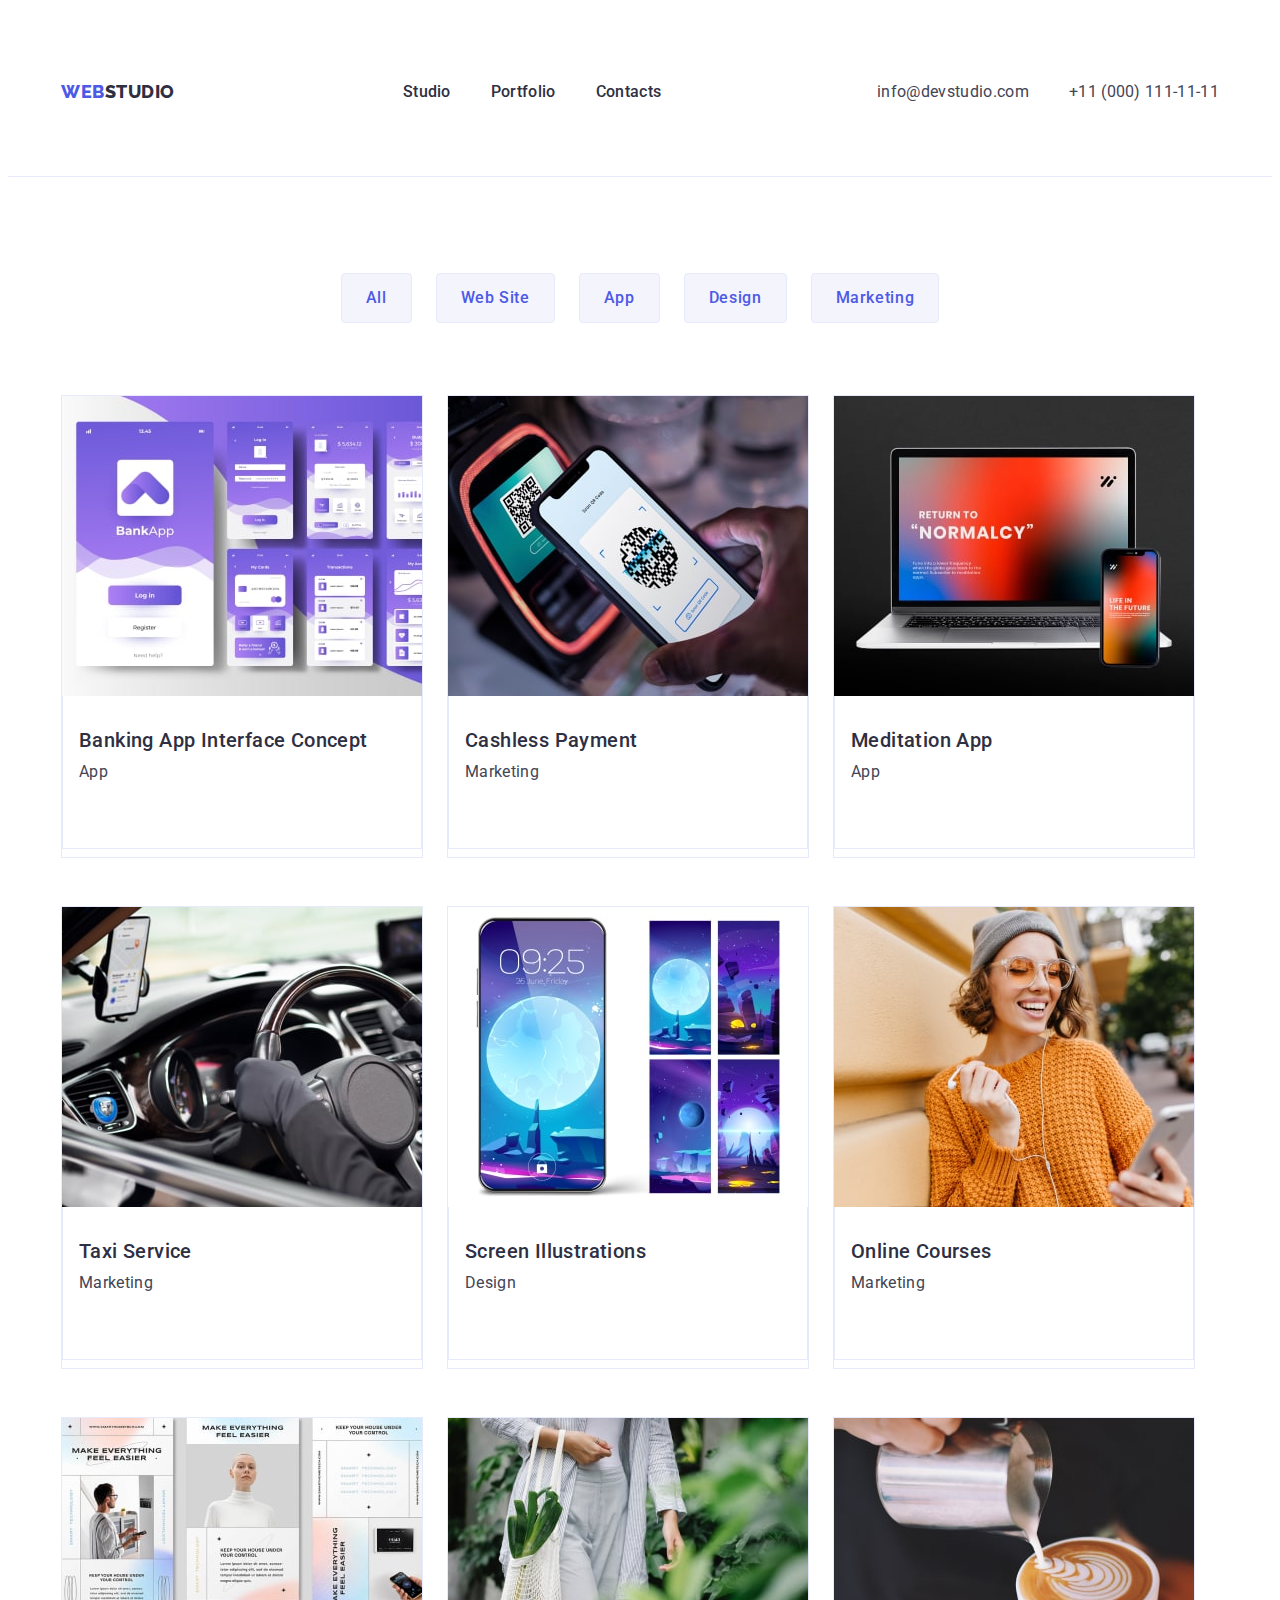
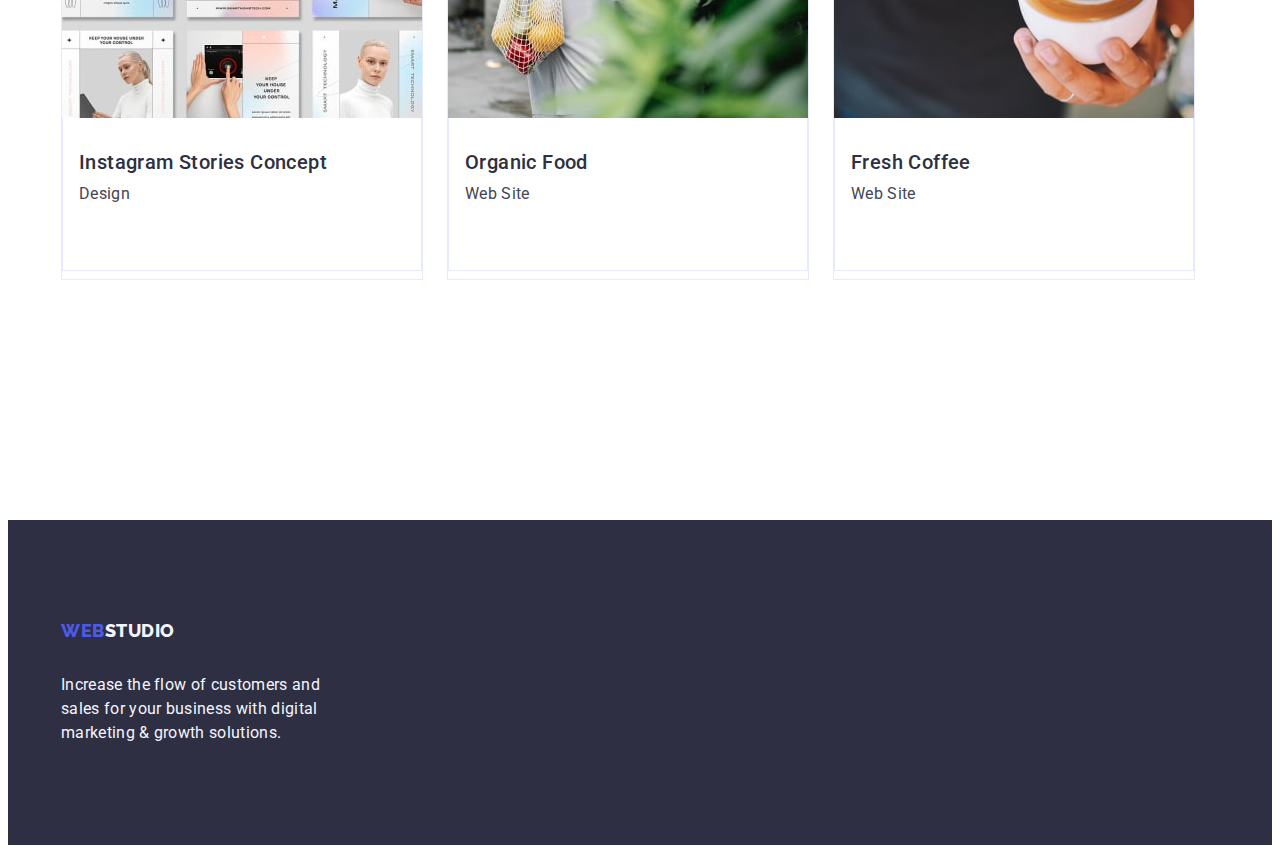
==== portfolio.html @ 196f88e3 "tryyy" ====
<!DOCTYPE html>
<html lang="en">

<head>
    <meta charset="UTF-8">
    <meta http-equiv="X-UA-Compatible" content="IE=edge">
    <meta name="viewport" content="width=device-width, initial-scale=1.0">
    <link rel="preconnect" href="https://fonts.googleapis.com">
    <link rel="preconnect" href="https://fonts.gstatic.com" crossorigin>
    <link href="https://fonts.googleapis.com/css2?family=Raleway:wght@800&family=Roboto:wght@400;500;700&display=swap"
        rel="stylesheet">
    <title>WEB STUDIO</title>
    <link rel="stylesheet" href="https://cdnjs.cloudflare.com/ajax/libs/modern-normalize/2.0.0/modern-normalize.min.css"
        integrity="sha512-4xo8blKMVCiXpTaLzQSLSw3KFOVPWhm/TRtuPVc4WG6kUgjH6J03IBuG7JZPkcWMxJ5huwaBpOpnwYElP/m6wg=="
        crossorigin="anonymous" referrerpolicy="no-referrer" />
    <link rel="stylesheet" href="./css/styles.css">
</head>

<body>
    <header class="header">
        <div class="container header-cont">
            <nav class="header-navigation">
                <a href="./index.html" class="header-logo link">Web<span class="studio">Studio</span></a>
                <ul class="header-menu list">
                    <li class="header-menu-item"><a href="./index.html" class="header-menu-link link">Studio</a></li>
                    <li class="header-menu-item"><a href="./portfolio.html" class="header-menu-link link">Portfolio</a></li>
                    <li class="header-menu-item"><a href="" class="header-menu-link link">Contacts</a></li>
                </ul>
            </nav>
            <address class="address">
                <ul class="header-social list">
                    <li class="header-social-iteam"><a class="header-social-link link"
                            href="mailto:info@devstudio.com">info@devstudio.com</a></li>
                    <li class="header-social-iteam"><a class="header-social-link link" href="tel:+110001111111">+11 (000)
                            111-11-11</a></li>
                </ul>
            </address>
        </div>
    </header>
    <main>
        <section class="portfolio">
        <div class="container">
        <h1 class="visually-hidden">All</h1>
        <ul class="portfolio-btn-list list">
            <li class="portfolio-btn-item">
                <button type="button" class="portf-btn link">All</button>
            </li>
            <li class="portfolio-btn-item">
                <button type="button" class="portf-btn link">Web Site</button>
            </li>
            <li class="portfolio-btn-item">
                <button type="button" class="portf-btn link">App</button>
            </li>
            <li class="portfolio-btn-item">
                <button type="button" class="portf-btn link">Design</button>
            </li>
            <li class="portfolio-btn-item">
                <button type="button" class="portf-btn link">Marketing</button>
            </li>
        </ul>

        <ul class="portfolio-img-list list">
        <li class="portfolio-img-item">
            <a href="" class="link">
                <img src="./images/img4min.jpg" alt="bank-app" width="360" height="300">
                <div class="portf-cont-names">
                <h2 class="portfolio-subtitle">Banking App Interface Concept</h2>
                <p class="portfolio-text">App</p>
                </div>

            </a>
        </li>
        <li class="portfolio-img-item">
            <a href="" class="link">
                <img src="./images/img5min.jpg" alt="payment" width="360" height="300">
                <div class="portf-cont-names">
                <h2 class="portfolio-subtitle">Cashless Payment</h2>
                <p class="portfolio-text">Marketing</p>
                </div>

            </a>
        </li>
        <li class="portfolio-img-item ">
            <a href="" class="link">
                <img src="./images/img6min.jpg" alt="monitor-app" width="360" height="300">
                <div class="portf-cont-names">
                <h2 class="portfolio-subtitle">Meditation App</h2>
                <p class="portfolio-text">App</p>
                </div>

            </a>
        </li>
        <li class="portfolio-img-item">
            <a href="" class="link">
                <img src="./images/img7min.jpg" alt="taxi" width="360" height="300">
                <div class="portf-cont-names">
                <h2 class="portfolio-subtitle">Taxi Service</h2>
                <p class="portfolio-text">Marketing</p>
                </div>
            </a>
        </li>
        <li class="portfolio-img-item">
            <a href="" class="link">
                <img src="./images/img8min.jpg" alt="screen" width="360" height="300">
                <div class="portf-cont-names">
                <h2 class="portfolio-subtitle">Screen Illustrations</h2>
                <p class="portfolio-text">Design</p>
                </div>
            </a>
        </li>
        <li class="portfolio-img-item">
            <a href="" class="link">
                <img src="./images/img9min.jpg" alt="girl-course" width="360" height="300">
                <div class="portf-cont-names">
                <h2 class="portfolio-subtitle">Online Courses</h2>
                <p class="portfolio-text">Marketing</p>
                </div>
            </a>
        </li>
        <li class="portfolio-img-item">
            <a href="" class="link">
                <img src="./images/img10min.jpg" alt="stories" width="360" height="300">
                <div class="portf-cont-names">
                <h2 class="portfolio-subtitle">Instagram Stories Concept</h2>
                <p class="portfolio-text">Design</p>
                </div>
            </a>
        </li>
        <li class="portfolio-img-item">
            <a href="" class="link">
                <img src="./images/img11min.jpg" alt="food" width="360">
                <div class="portf-cont-names">
                <h2 class="portfolio-subtitle">Organic Food</h2>
                <p class="portfolio-text">Web Site</p>
                </div>

            </a>
        </li>
        <li class="portfolio-img-item">
            <a href="" class="link">
                <img src="./images/img12min.jpg" alt="coffie" width="360">
                <div class="portf-cont-names">
                <h2 class="portfolio-subtitle">Fresh Coffee</h2>
                <p class="portfolio-text">Web Site</p>
                </div>

            </a>
        </li>
        </ul>
        </div>
        </section>
    


    </main>

    <footer id="footer" class="footer">
    <div class="container">
    <a href="./index.html" class="footer-logo link">Web<span class="studio-footer">Studio</span></a>
    <P class="footer-text">Increase the flow of customers and sales for your business with
        digital marketing & growth solutions.
    </P>
    </div>
</footer>
</body>

</html>
---- css/styles.css ----
:root {
--title-color: #2E2F42;
--main-text-color: #FFFFFF;
--second-text-color: #434455;
--links:#4D5AE5;
--hover-link:#404BBF;
--light-white:#F4F4FD;



}


body {
    font-family: 'Roboto', sans-serif;
    color: var(--second-text-color);
    background-color: var(--main-text-color);
}

p, h1,h2,h3,h4,h5,h6 {
    margin-top: 0;
    margin-bottom: 0;
}
    



    
/*-------HEADER*-----*/

.header {
    padding-top: 24px;
    padding-bottom: 24px;
    border-bottom: 1px solid #e7e9fc ;
}

.header-logo {
    font-family: 'Raleway', sans-serif;
    font-style: normal;
    font-weight: 800;
    font-size: 18px;
    line-height: 1.17;
    letter-spacing: 0.03em;
    text-transform: uppercase;
    color: var(--links);
    margin-right: 76px;
}



   .studio {
    font-family: 'Raleway', sans-serif;
    font-style: normal;
    font-weight: 800;
    font-size: 18px;
    line-height: 1.17;
    letter-spacing: 0.03em;
    color: var(--title-color);
    margin-right: 76px;
   }
   
    .link {
        text-decoration: none;
    }
    
    
.list {
    list-style: none;
}
    a {
        text-decoration: none;
    }
    ul{
        list-style-type: none;
        margin-top: 0;
        margin-bottom: 0;
        padding-left: 0;
    }

    img {
        display: block;
    }


    .container {
        width: 100%;
        max-width: 1158px;
        padding-left: 15px;
        padding-right: 15px;
        margin-left: auto;
        margin-right: auto;
        /*outline: 2px solid red;*/
    }

    .header-menu {
        display: flex;
        margin-left: 76px;
        gap: 40px;
        padding-top: 24px;
        padding-bottom: 24px;
        
        
    }
    .header-menu-item {
    
    }
    .header-menu-link {
        font-weight: 500;
        font-size: 16px;
        line-height: 1.5;
        color: var(--title-color);
        letter-spacing: 0.02em;}
        
    
    .header-menu-link:hover, .header-menu-link:focus {
      color: var(--hover-link); 
    }
    .header-navigation {
        display: flex;
        align-items: center;
        flex-grow: 1;
        
    }
    .header-cont {
        display: flex;
        align-items: center;
        padding-top: 24px;
        padding-bottom: 24px;
        
    }
    .address {
        font-style: normal;
    }
    .header-social {
        list-style: none;
        display: flex;
        gap: 40px;
       
    }
    .header-social-link {
        font-weight: 400;
        font-size: 16px;
        line-height: 1.5;
        letter-spacing: 0.02em;
        color: var(--second-text-color);
    
    }
    .header-social-link:hover, .header-social-link:focus {
        color: var(--hover-link);
    }






    
/*------HERO----*/
    .hero {
        background: var(--title-color);
        padding-top: 188px;
        padding-bottom: 188px;
    }
    .hero-cont {
        padding-top: 188px;
        padding-bottom: 292px;
        padding-left: 316px;
        padding-right: 316px;
     
        
    }
    .hero-title {
        font-weight: 700;
        font-size: 56px;
        line-height: 1.07;
        letter-spacing: 0.02em;
        color: var(--main-text-color);
        width: 496px;
        text-align: center;
        max-width: 496px;
        margin-bottom: 48px;
       

    }
    
    .hero-btn {
        font-family: "Roboto", sans-serif;
        font-weight: 500;
        font-size: 16px;
        line-height: 1.5;
        letter-spacing: 0.04em;
        color: var(--main-text-color);
        cursor: pointer;
        background: var(--links);
        border: none;
        padding: 16px 32px;
        border-radius: 4px;
        margin-left: auto;
        margin-right: auto;
        display: flex;
        flex-wrap: wrap;
        justify-content: center;
        display: block;
        min-width: 169px;

    }
    .visually-hidden {
    position: absolute;
    width: 1px;
    height: 1px;
    margin: -1px;
    border: 0;
    padding: 0;
    white-space: nowrap;
    clip-path: inset(100%);
    clip: rect(0 0 0 0);
    overflow: hidden;

    }
    .hero-btn:hover, .hero-btn:focus {
    background: var(--hover-link);
    
    }

    /*---BENETITS----*/
    .benefits {
        padding-top: 120px;
        padding-bottom: 120px;
        
    }
    
    .benefits-list {
        display: flex;
        gap: 24px;
        padding-left: 0;
        
    }
    
    .benefits-item {
        
        width: calc((100% - 72px) / 4);
    }
    
    .benefits-subtitle {
        font-weight: 500;
        font-size: 20px;
        line-height: 1.2;
        letter-spacing: 0.02em;
        color: var(--title-color);
        margin-bottom: 8px;
        }
    
        .benefits-text {
        font-weight: 400;
        font-size: 16px;
        line-height: 1.5;
        letter-spacing: 0.02em;
        color: var(--second-text-color);
        }

        .section-title {
            font-weight: 700;
            font-size: 36px;
            line-height: 1.11;
            text-align: center;
            letter-spacing: 0.02em;
            text-transform: capitalize;
            color: var(--title-color);
        }
        

        /*-----product----*/

        .product {
            padding-bottom: 120px;
        }
        .products-title {
        margin-bottom: 72px;
        }
        .product-images-list {    
        width: calc((100% - 48px) / 3);
        }
        .images {
            display: flex;
            gap: 24px;
           
        }

    /*-----TEAM----*/

            .team {
                background: var(--light-white);
                padding-top: 120px;
                padding-bottom: 120px;
            }
        
            .team-title {
              margin-bottom: 72px;  
            }

            .team-subtitle {
                font-weight: 500;
                font-size: 20px;
                line-height: 1.2;
                letter-spacing: 0.02em;
                color: var(--title-color);
                text-align: center;
                margin-bottom: 8px;
                
            }

            .team-text {
                font-weight: 400;
                font-size: 16px;
                line-height: 1.5;
                letter-spacing: 0.02em;
                color: var(--second-text-color);
                text-align: center;
                margin-bottom: 32px;
            }
        
            .team-list {
                display: flex;
                gap: 24px;
                padding-left: 0;
                
            }
            .sub-text-names {
                padding: 32px 16px;
            }
            .team-item {
                background: var(--main-text-color);
                width: calc((100% - 24px*3) / 4);
                border-radius: 0px 0px 4px 4px;
                
            }

/*----FOOTER---*/
.footer {
    background-color: var(--title-color) ;
    padding-top: 100px;
    padding-bottom: 100px;
    

}
.footer-logo {
    font-family: 'Raleway', sans-serif;
    font-weight: 800;
    font-size: 18px;
    line-height: 1.17;
    letter-spacing: 0.03em;
    color: var(--links);
    text-transform: uppercase;
    display: inline-block;
    margin-bottom: 16px;
   
}
   
.studio-footer {
    font-family: 'Raleway', sans-serif;
    font-style: normal;
    font-weight: 800;
    font-size: 18px;
    line-height: 1.17;
    letter-spacing: 0.03em;
    color: var(--light-white);
    text-transform: uppercase;
}


   
.footer-text {
        font-weight: 400;
        font-size: 16px;
        line-height: 1.5;
        letter-spacing: 0.02em;
        color: var(--light-white);
        width: 264px;
        margin-top: 16px;
}

.portfolio {
    padding-top: 96px;
    padding-bottom: 120px;
}

.portfolio-btn-list {
    display: flex;
    gap: 24px;
    text-align: center;
    justify-content: center;
    margin-bottom: 72px;
    
}

.portfolio-btn-item {
    
    display: flex;
    justify-content: center;
    align-items: center;
    

}

.portf-btn {
    border: none;
    margin-left: auto;
    margin-right: auto;
    padding: 12px 24px ;
    border-radius: 4px;
    border: 1px solid #e7e9fc;

    
}

.portfolio-img-list {
    display: flex;
    flex-wrap: wrap;
    flex-direction: row;
    gap: 24px;
    padding-bottom: 120px;
    row-gap: 48px;
   
    
}

.portfolio-img-item {
    border: 1px solid #E7E9FC;
    max-width: 360px;

}
.portf-cont-names {
    padding: 32px 16px;
    border: 1px solid #e7e9fc;
    border-top: none;
    margin-bottom: 8px;
}
.portfolio-subtitle {
font-weight: 500;
font-size: 20px;
line-height: 1.2;
color: var(--title-color);
letter-spacing: 0.02em;
margin-bottom: 8px;

}

.portfolio-text {
    font-weight: 400;
    font-size: 16px;
    line-height: 1.5;
    letter-spacing: 0.02em;
    color: var(--second-text-color);
    margin-bottom: 32px;
    
}
.portf-btn {
    font-family: "Roboto", sans-serif;
    color: var(--links);
    background: var(--light-white);
    font-style: normal;
    font-weight: 500;
    font-size: 16px;
    line-height: 1.5;
    text-align: center;
    letter-spacing: 0.04em;
    cursor: pointer;
}

.portf-btn:hover {
background: var(--hover-link);
color: var(--main-text-color);
border: 1px solid transparent;
}
.portf-btn:focus {
    color: var(--main-text-color);
    background: var(--hover-link);
    border: 1px solid transparent;
}
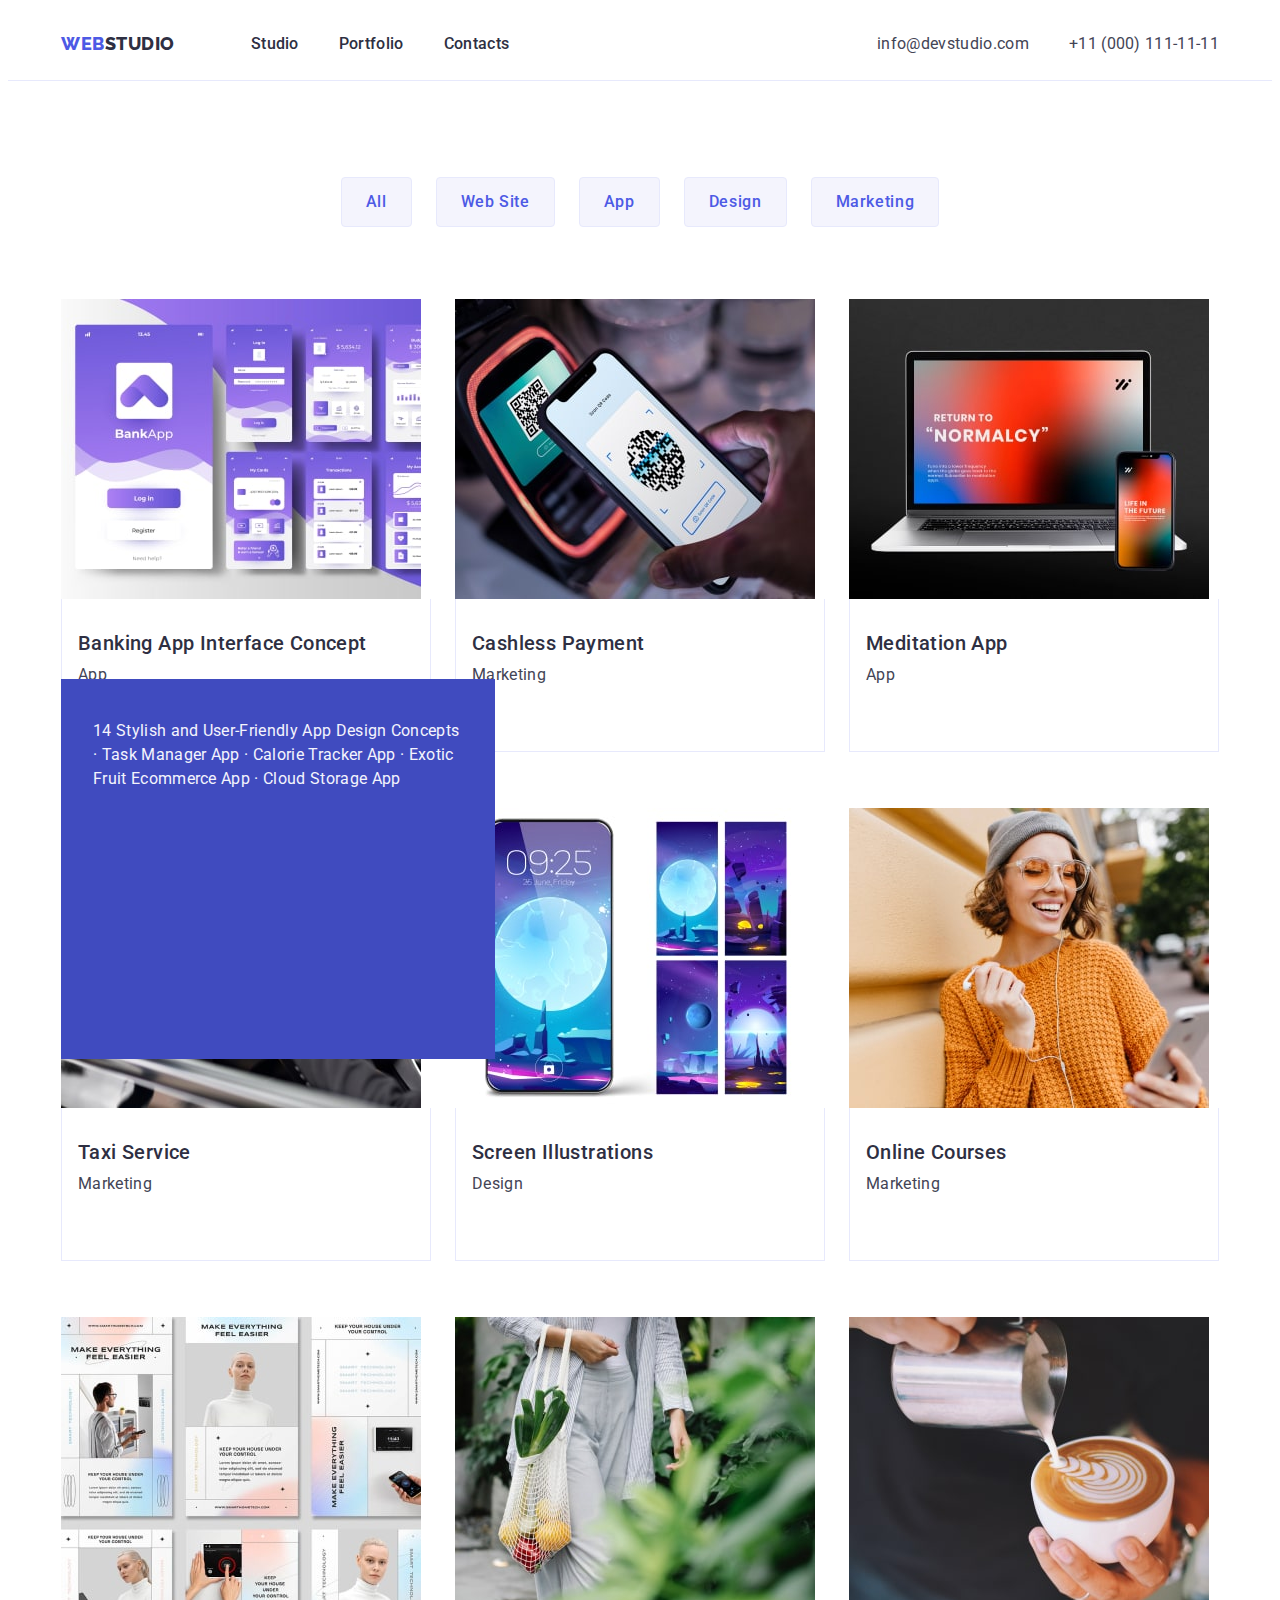
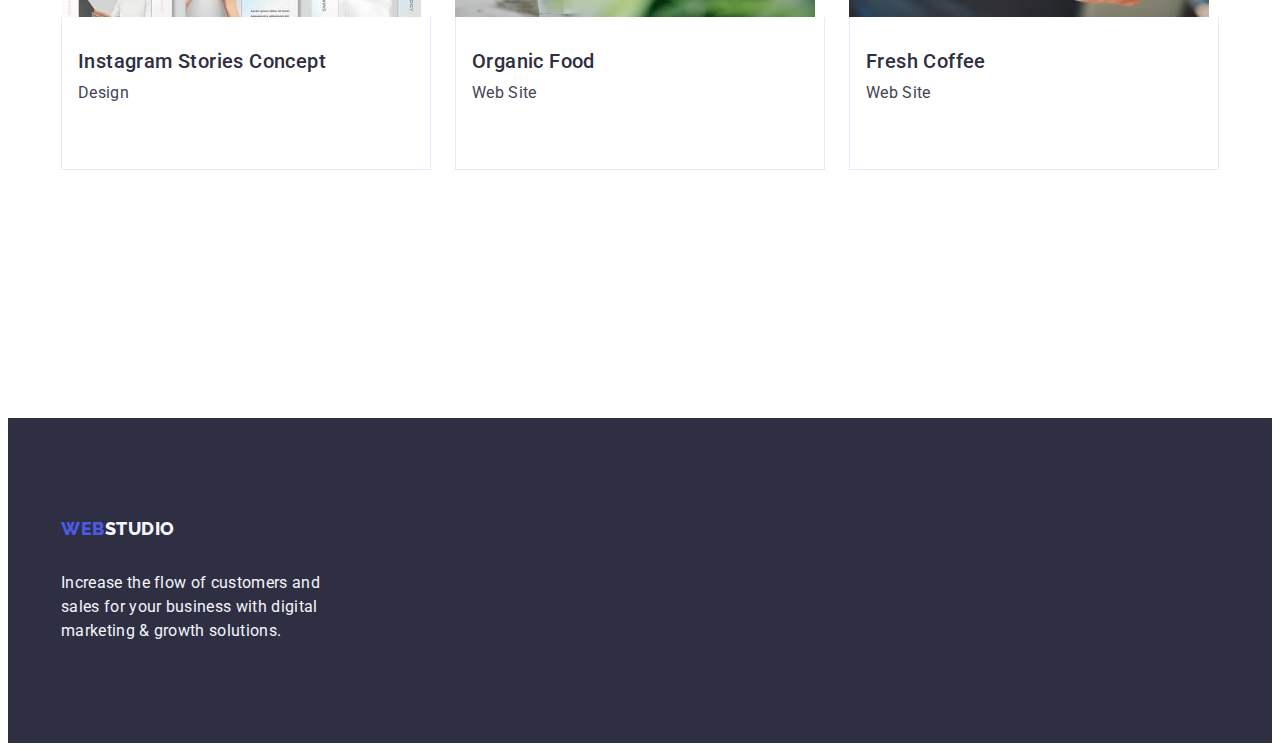
==== commit e8211ca5: "gr" ====
--- a/portfolio.html
+++ b/portfolio.html
@@ -58,17 +58,26 @@
                 <button type="button" class="portf-btn link">Marketing</button>
             </li>
         </ul>
-
+<!----------------icons-->
         <ul class="portfolio-img-list list">
         <li class="portfolio-img-item">
-            <a href="" class="link">
+            <a class="portfolio-link link" href="" >
+                <div class="overlay">
                 <img src="./images/img4min.jpg" alt="bank-app" width="360" height="300">
+                
+                <p class="block-text">14 Stylish and User-Friendly App Design Concepts · Task Manager App · Calorie Tracker App · Exotic Fruit Ecommerce App ·
+                Cloud Storage App</p>
+                
+                </div>
                 <div class="portf-cont-names">
-                <h2 class="portfolio-subtitle">Banking App Interface Concept</h2>
-                <p class="portfolio-text">App</p>
+                
+                    <h2 class="portfolio-subtitle">Banking App Interface Concept</h2>
+                    <p class="portfolio-text">App</p>
                 </div>
-
+                
+               
             </a>
+            
         </li>
         <li class="portfolio-img-item">
             <a href="" class="link">
--- a/css/styles.css
+++ b/css/styles.css
@@ -5,7 +5,7 @@
 --links:#4D5AE5;
 --hover-link:#404BBF;
 --light-white:#F4F4FD;
-
+--transition: 250ms cubic-bezier(0.4, 0, 0.2, 1);
 
 
 }
@@ -29,8 +29,7 @@
 /*-------HEADER*-----*/
 
 .header {
-    padding-top: 24px;
-    padding-bottom: 24px;
+    
     border-bottom: 1px solid #e7e9fc ;
 }
 
@@ -44,6 +43,8 @@
     text-transform: uppercase;
     color: var(--links);
     margin-right: 76px;
+    
+    
 }
 
 
@@ -56,7 +57,7 @@
     line-height: 1.17;
     letter-spacing: 0.03em;
     color: var(--title-color);
-    margin-right: 76px;
+    
    }
    
     .link {
@@ -85,19 +86,18 @@
     .container {
         width: 100%;
         max-width: 1158px;
-        padding-left: 15px;
-        padding-right: 15px;
         margin-left: auto;
         margin-right: auto;
+        padding: 0 15px 0 15px;
+
         /*outline: 2px solid red;*/
     }
 
     .header-menu {
         display: flex;
-        margin-left: 76px;
         gap: 40px;
-        padding-top: 24px;
-        padding-bottom: 24px;
+        
+        
         
         
     }
@@ -109,23 +109,32 @@
         font-size: 16px;
         line-height: 1.5;
         color: var(--title-color);
-        letter-spacing: 0.02em;}
+        letter-spacing: 0.02em;
+        display: block;
+        padding-top: 24px;
+        padding-bottom: 24px;
+        transition: color 250ms cubic-bezier(o.4, 0, 0.2, 1);
+    }
         
     
     .header-menu-link:hover, .header-menu-link:focus {
-      color: var(--hover-link); 
+      color: var(--hover-link);
+      
+      
     }
     .header-navigation {
         display: flex;
         align-items: center;
         flex-grow: 1;
+       
+        
         
     }
     .header-cont {
         display: flex;
         align-items: center;
-        padding-top: 24px;
-        padding-bottom: 24px;
+        
+        
         
     }
     .address {
@@ -160,13 +169,15 @@
         background: var(--title-color);
         padding-top: 188px;
         padding-bottom: 188px;
+        background-image: linear-gradient(rgba(46, 47, 66, 0.7),
+                rgba(46, 47, 66, 0.7)), url(/images/people-office-1-min.jpg);
+        background-repeat: no-repeat;
+        background-position: center;
+        background-size: cover;
+            
     }
     .hero-cont {
-        padding-top: 188px;
-        padding-bottom: 292px;
-        padding-left: 316px;
-        padding-right: 316px;
-     
+       
         
     }
     .hero-title {
@@ -177,8 +188,11 @@
         color: var(--main-text-color);
         width: 496px;
         text-align: center;
+        justify-content: center;
         max-width: 496px;
         margin-bottom: 48px;
+        margin-left: auto;
+        margin-right: auto;
        
 
     }
@@ -198,7 +212,6 @@
         margin-left: auto;
         margin-right: auto;
         display: flex;
-        flex-wrap: wrap;
         justify-content: center;
         display: block;
         min-width: 169px;
@@ -237,10 +250,15 @@
     }
     
     .benefits-item {
-        
         width: calc((100% - 72px) / 4);
     }
-    
+    .benefits-item-block {
+        width: 264px;
+        height: 112px;
+        background: var(--light-white);
+        border-radius: 4px;
+
+    }
     .benefits-subtitle {
         font-weight: 500;
         font-size: 20px;
@@ -330,10 +348,34 @@
             }
             .team-item {
                 background: var(--main-text-color);
-                width: calc((100% - 24px*3) / 4);
+                width: calc((100% - 72px) / 4);
                 border-radius: 0px 0px 4px 4px;
+                display: block;
                 
             }
+
+
+/*----customers----*/
+
+.customers {
+}
+.customers-title {
+    margin-bottom: 72px;
+    margin-top: 120px;
+}
+.customer-list {
+    display: flex;
+    gap: 24px;
+    margin-bottom: 120px;
+}
+.customer-item {
+}
+
+
+
+.soc-icon-s {
+    fill: #F4F4FD;
+}
 
 /*----FOOTER---*/
 .footer {
@@ -377,7 +419,44 @@
         color: var(--light-white);
         width: 264px;
         margin-top: 16px;
-}
+        max-width: 264px;
+        
+        
+}
+.footer-cont {
+    display: flex;
+    justify-content: space-between;
+}
+.gen-soc {
+    display: flex;
+    gap: 16px;
+    
+}
+.gen-soc-team {
+display: flex;
+gap: 24px; 
+justify-content: center;
+}
+
+    
+
+.soc-media-text {
+    font-weight: 500;
+    font-size: 16px;
+    line-height: 1.5px;
+    letter-spacing: 0.02em;
+    color: var(--main-text-color);
+    margin-bottom: 16px;
+}
+   
+.contact-icon {
+
+}
+ .footer-top {
+   
+ }
+
+/*-------portfilio-----*/
 
 .portfolio {
     padding-top: 96px;
@@ -420,20 +499,66 @@
     gap: 24px;
     padding-bottom: 120px;
     row-gap: 48px;
-   
-    
+    
+    
+}
+
+
+.portfolio-block-wrapper{
+    position: absolute;
+    background: #4D5AE5;
+    overflow: hidden;
+    top: 0;
+    left: 0;
+    height: 100%;
+    width: 100%;
+    transform: translateY(100%);
+    transition: color var(--transition);
+}
+
+.block-text {
+    font-weight: 400;
+    font-size: 16px;
+    line-height: 1.5;
+    letter-spacing: 0.02em;
+    color: #F4F4FD;
+    padding: 40px 32px;
+    background-color: #404BBF;
+    top: 0;
+    left: 0;
+    height: 100%;
+    width: 100%;
+    transform: translateY(100%);
+    transition: var(--transition);
+    position: absolute;
+
+}
+
+
+.portfolio-link:hover {
+    transform: translateY(0%);
+}
+.portfolio-link:focus {
+    transform: translateY(0%);
 }
 
 .portfolio-img-item {
-    border: 1px solid #E7E9FC;
-    max-width: 360px;
-
-}
+    width: calc((100% - 48px) / 3);
+    
+}
+
+
 .portf-cont-names {
     padding: 32px 16px;
     border: 1px solid #e7e9fc;
     border-top: none;
     margin-bottom: 8px;
+    
+}
+.overlay {
+    position: relative;
+    
+    
 }
 .portfolio-subtitle {
 font-weight: 500;
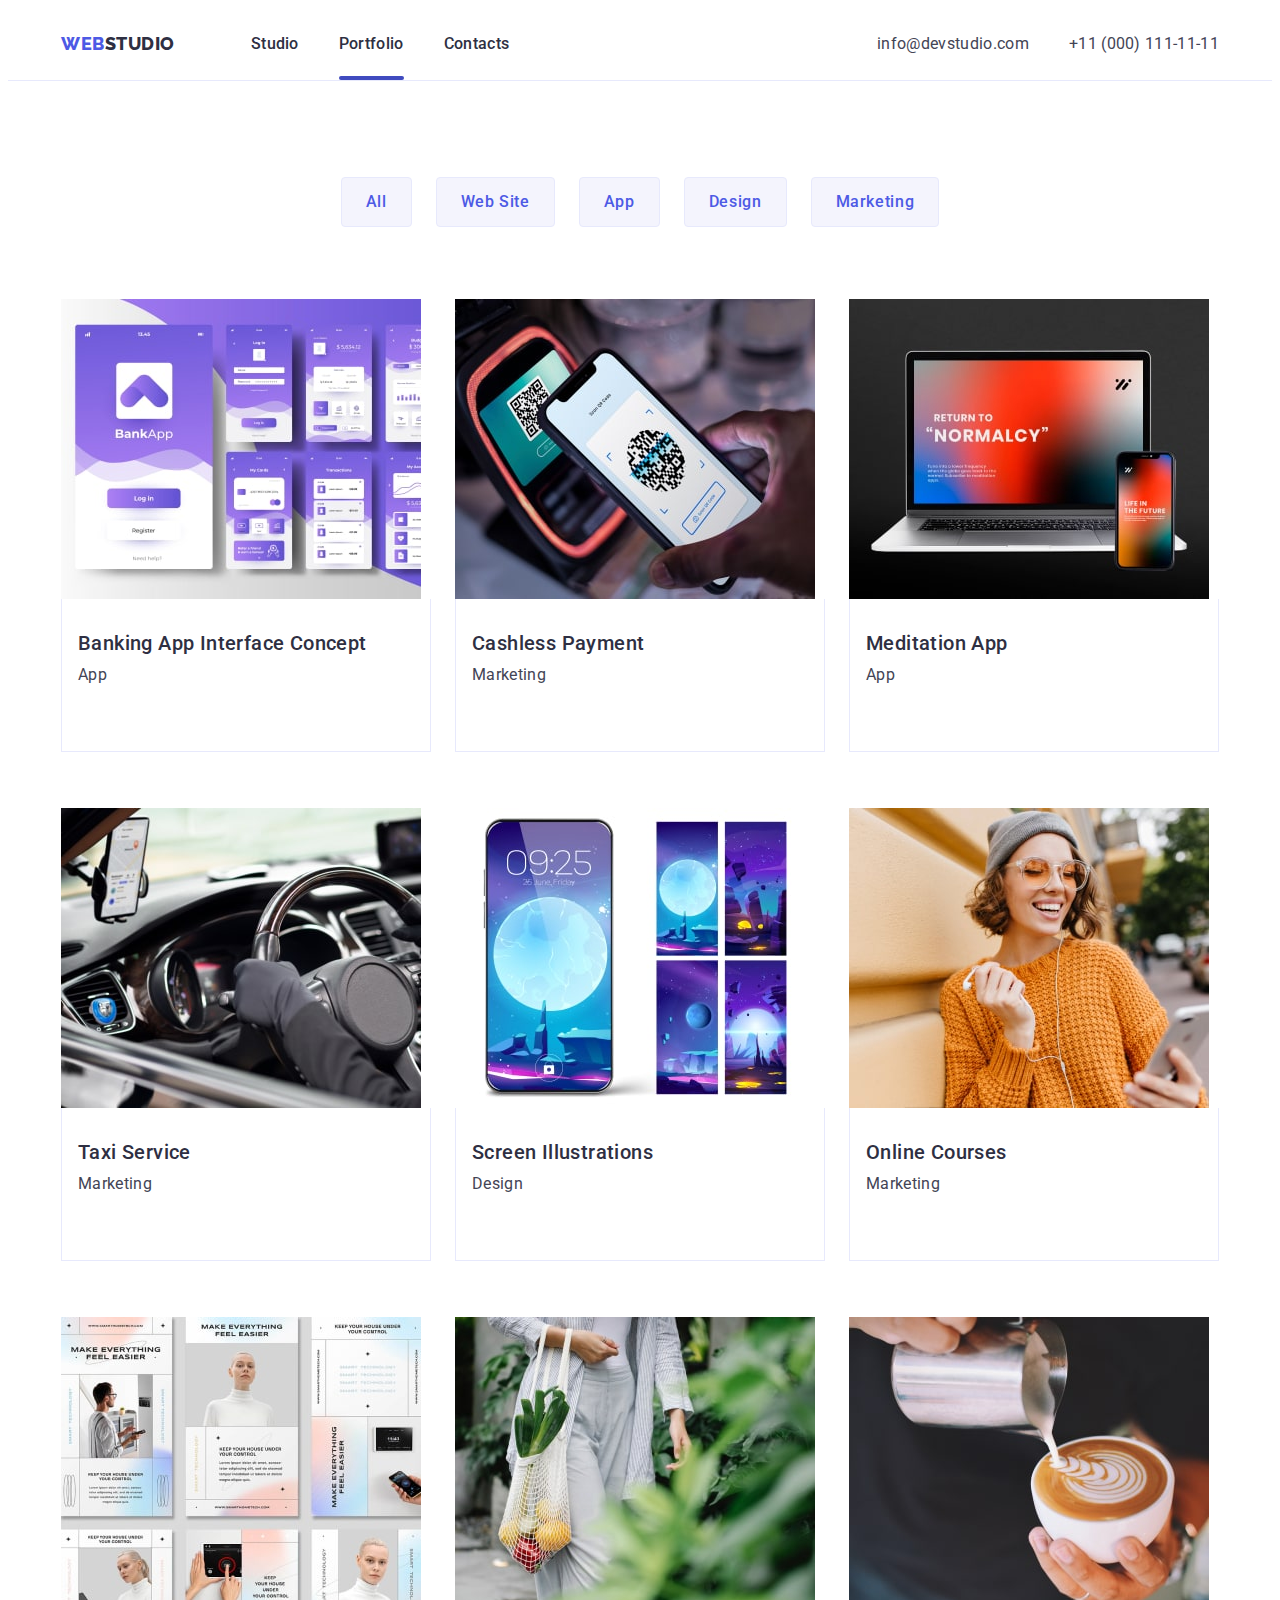
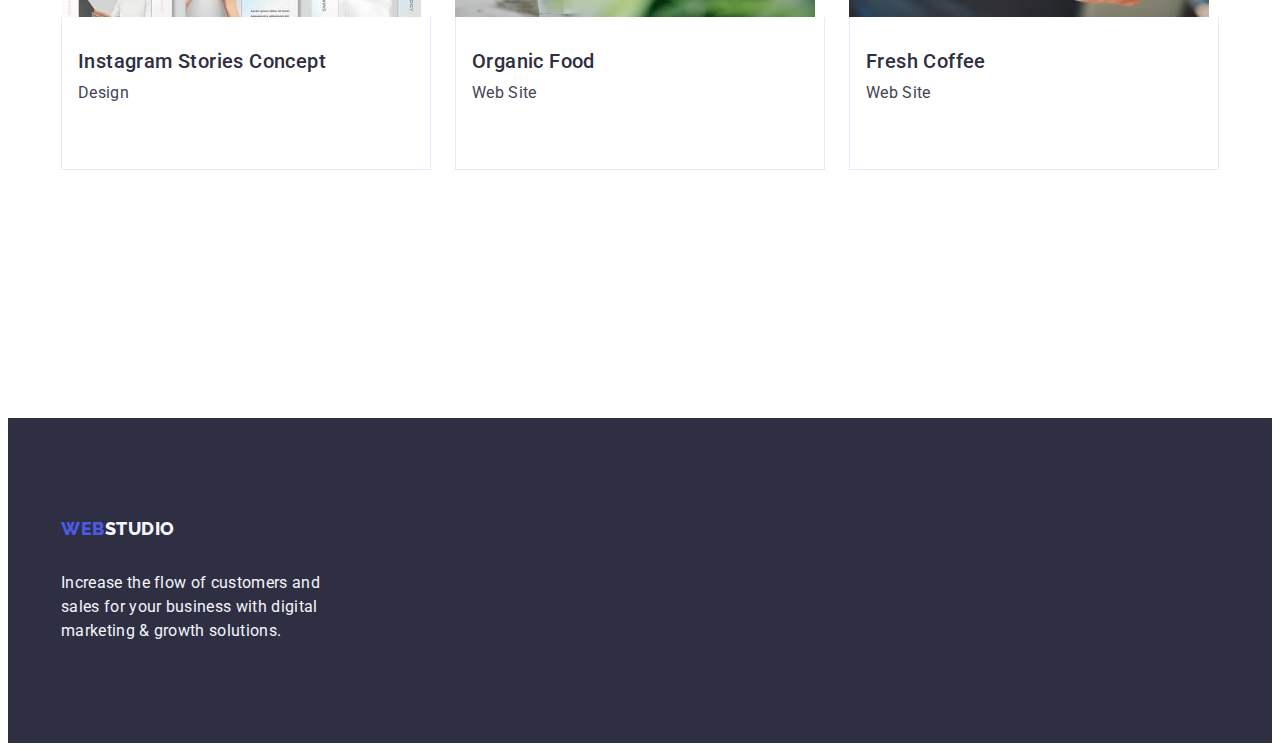
==== commit b6945688: "re" ====
--- a/portfolio.html
+++ b/portfolio.html
@@ -23,7 +23,7 @@
                 <a href="./index.html" class="header-logo link">Web<span class="studio">Studio</span></a>
                 <ul class="header-menu list">
                     <li class="header-menu-item"><a href="./index.html" class="header-menu-link link">Studio</a></li>
-                    <li class="header-menu-item"><a href="./portfolio.html" class="header-menu-link link">Portfolio</a></li>
+                    <li class="header-menu-item"><a href="./portfolio.html" class="header-menu-link link current">Portfolio</a></li>
                     <li class="header-menu-item"><a href="" class="header-menu-link link">Contacts</a></li>
                 </ul>
             </nav>
@@ -80,8 +80,12 @@
             
         </li>
         <li class="portfolio-img-item">
-            <a href="" class="link">
+            <a class="portfolio-link link" href="">
+                <div class="overlay">
                 <img src="./images/img5min.jpg" alt="payment" width="360" height="300">
+                <p class="block-text">14 Stylish and User-Friendly App Design Concepts · Task Manager App · Calorie Tracker App · Exotic Fruit Ecommerce App ·
+                Cloud Storage App</p>
+                </div>
                 <div class="portf-cont-names">
                 <h2 class="portfolio-subtitle">Cashless Payment</h2>
                 <p class="portfolio-text">Marketing</p>
@@ -90,8 +94,12 @@
             </a>
         </li>
         <li class="portfolio-img-item ">
-            <a href="" class="link">
+            <a href="" class="portfolio-link link">
+                <div class="overlay">
                 <img src="./images/img6min.jpg" alt="monitor-app" width="360" height="300">
+                <p class="block-text">14 Stylish and User-Friendly App Design Concepts · Task Manager App · Calorie Tracker App · Exotic Fruit Ecommerce App ·
+                Cloud Storage App</p>
+                </div>
                 <div class="portf-cont-names">
                 <h2 class="portfolio-subtitle">Meditation App</h2>
                 <p class="portfolio-text">App</p>
@@ -100,8 +108,12 @@
             </a>
         </li>
         <li class="portfolio-img-item">
-            <a href="" class="link">
+            <a href="" class=" portfolio-link link">
+                <div class="overlay">
                 <img src="./images/img7min.jpg" alt="taxi" width="360" height="300">
+                <p class="block-text">14 Stylish and User-Friendly App Design Concepts · Task Manager App · Calorie Tracker App · Exotic Fruit Ecommerce App ·
+                Cloud Storage App</p>
+                </div>
                 <div class="portf-cont-names">
                 <h2 class="portfolio-subtitle">Taxi Service</h2>
                 <p class="portfolio-text">Marketing</p>
@@ -109,8 +121,12 @@
             </a>
         </li>
         <li class="portfolio-img-item">
-            <a href="" class="link">
+            <a href="" class=" portfolio-link link">
+                <div class="overlay">
                 <img src="./images/img8min.jpg" alt="screen" width="360" height="300">
+                <p class="block-text">14 Stylish and User-Friendly App Design Concepts · Task Manager App · Calorie Tracker App · Exotic Fruit Ecommerce App ·
+                Cloud Storage App</p>
+                </div>
                 <div class="portf-cont-names">
                 <h2 class="portfolio-subtitle">Screen Illustrations</h2>
                 <p class="portfolio-text">Design</p>
@@ -118,8 +134,12 @@
             </a>
         </li>
         <li class="portfolio-img-item">
-            <a href="" class="link">
+            <a href="" class=" portfolio-link link">
+                <div class="overlay">
                 <img src="./images/img9min.jpg" alt="girl-course" width="360" height="300">
+                <p class="block-text">14 Stylish and User-Friendly App Design Concepts · Task Manager App · Calorie Tracker App · Exotic Fruit Ecommerce App ·
+                Cloud Storage App</p>
+                </div>
                 <div class="portf-cont-names">
                 <h2 class="portfolio-subtitle">Online Courses</h2>
                 <p class="portfolio-text">Marketing</p>
@@ -127,8 +147,12 @@
             </a>
         </li>
         <li class="portfolio-img-item">
-            <a href="" class="link">
+            <a href="" class=" portfolio-link link">
+                <div class="overlay">
                 <img src="./images/img10min.jpg" alt="stories" width="360" height="300">
+                <p class="block-text">14 Stylish and User-Friendly App Design Concepts · Task Manager App · Calorie Tracker App · Exotic Fruit Ecommerce App ·
+                Cloud Storage App</p>
+                </div>
                 <div class="portf-cont-names">
                 <h2 class="portfolio-subtitle">Instagram Stories Concept</h2>
                 <p class="portfolio-text">Design</p>
@@ -136,8 +160,12 @@
             </a>
         </li>
         <li class="portfolio-img-item">
-            <a href="" class="link">
-                <img src="./images/img11min.jpg" alt="food" width="360">
+            <a href="" class=" portfolio-link link">
+                <div class="overlay">
+                <img src="./images/img11min.jpg" alt="food" width="360" height="300">
+                <p class="block-text">14 Stylish and User-Friendly App Design Concepts · Task Manager App · Calorie Tracker App · Exotic Fruit Ecommerce App ·
+                Cloud Storage App</p>
+                </div>
                 <div class="portf-cont-names">
                 <h2 class="portfolio-subtitle">Organic Food</h2>
                 <p class="portfolio-text">Web Site</p>
@@ -146,8 +174,12 @@
             </a>
         </li>
         <li class="portfolio-img-item">
-            <a href="" class="link">
-                <img src="./images/img12min.jpg" alt="coffie" width="360">
+            <a href="" class=" portfolio-link link">
+                <div class="overlay">
+                <img src="./images/img12min.jpg" alt="coffie" width="360" height="300">
+                <p class="block-text">14 Stylish and User-Friendly App Design Concepts · Task Manager App · Calorie Tracker App · Exotic Fruit Ecommerce App ·
+                Cloud Storage App</p>
+                </div>
                 <div class="portf-cont-names">
                 <h2 class="portfolio-subtitle">Fresh Coffee</h2>
                 <p class="portfolio-text">Web Site</p>
--- a/css/styles.css
+++ b/css/styles.css
@@ -116,7 +116,20 @@
         transition: color 250ms cubic-bezier(o.4, 0, 0.2, 1);
     }
         
-    
+    .current{
+        position: relative;
+    }
+
+    .current::after {
+        content:"" ;
+        width: 100%;
+        height: 4px;
+        left: 0;
+        bottom: 0;
+        background-color: #404BBF;
+        position: absolute;
+        border-radius: 2px;
+    }
     .header-menu-link:hover, .header-menu-link:focus {
       color: var(--hover-link);
       
@@ -504,17 +517,7 @@
 }
 
 
-.portfolio-block-wrapper{
-    position: absolute;
-    background: #4D5AE5;
-    overflow: hidden;
-    top: 0;
-    left: 0;
-    height: 100%;
-    width: 100%;
-    transform: translateY(100%);
-    transition: color var(--transition);
-}
+
 
 .block-text {
     font-weight: 400;
@@ -535,18 +538,19 @@
 }
 
 
-.portfolio-link:hover {
+.portfolio-link:hover .block-text {
     transform: translateY(0%);
 }
-.portfolio-link:focus {
+.portfolio-link:focus .block-text {
     transform: translateY(0%);
 }
 
 .portfolio-img-item {
     width: calc((100% - 48px) / 3);
-    
-}
-
+}
+.portfolio-img-item:hover, .portfolio-img-item:focus {
+    box-shadow: 0px 1px 6px rgba(46, 47, 66, 0.08), 0px 1px 1px rgba(46, 47, 66, 0.16), 0px 2px 1px rgba(46, 47, 66, 0.08);
+}
 
 .portf-cont-names {
     padding: 32px 16px;
@@ -557,6 +561,7 @@
 }
 .overlay {
     position: relative;
+    overflow: hidden;
     
     
 }
@@ -602,3 +607,55 @@
     background: var(--hover-link);
     border: 1px solid transparent;
 }
+
+/*----backdrop---*/
+
+.backdrop {
+    position: fixed;
+    top: 0;
+    z-index: 2;
+    width: 100%;
+    height: 100%;
+    background-color: rgba(46, 47, 66, 0.4);
+    transition: var(--transition);
+    opacity: var(--transition);
+    visibility: var(--transition);
+
+}
+.modal {
+    width: 408px;
+    min-height: 584px;
+    background-color: #FCFCFC;
+    border-radius: 5px;
+    position: absolute;
+    top: 50%;
+    left: 50%;
+    transition: transform var(--transition);
+
+    transform: translate(-50%, -50%) scale(1);
+
+}
+.backdrop.is-hidden .modal {
+    transform: translate(-50%, -50%) scale(0);
+}
+.modal-btn {
+    width: 24px;
+    height: 24px;
+    border-radius: 50%;
+    background: #E7E9FC;
+    border: 1px solid rgba(0, 0, 0, 0.1);
+    margin: 24px 24px;
+    display: flex;
+    justify-content: center;
+    align-items: center;
+    
+}
+.btn-close {
+    color: #2E2F42;
+    
+}
+.is-hidden {
+    visibility: hidden;
+    opacity: 0;
+    pointer-events: none;
+}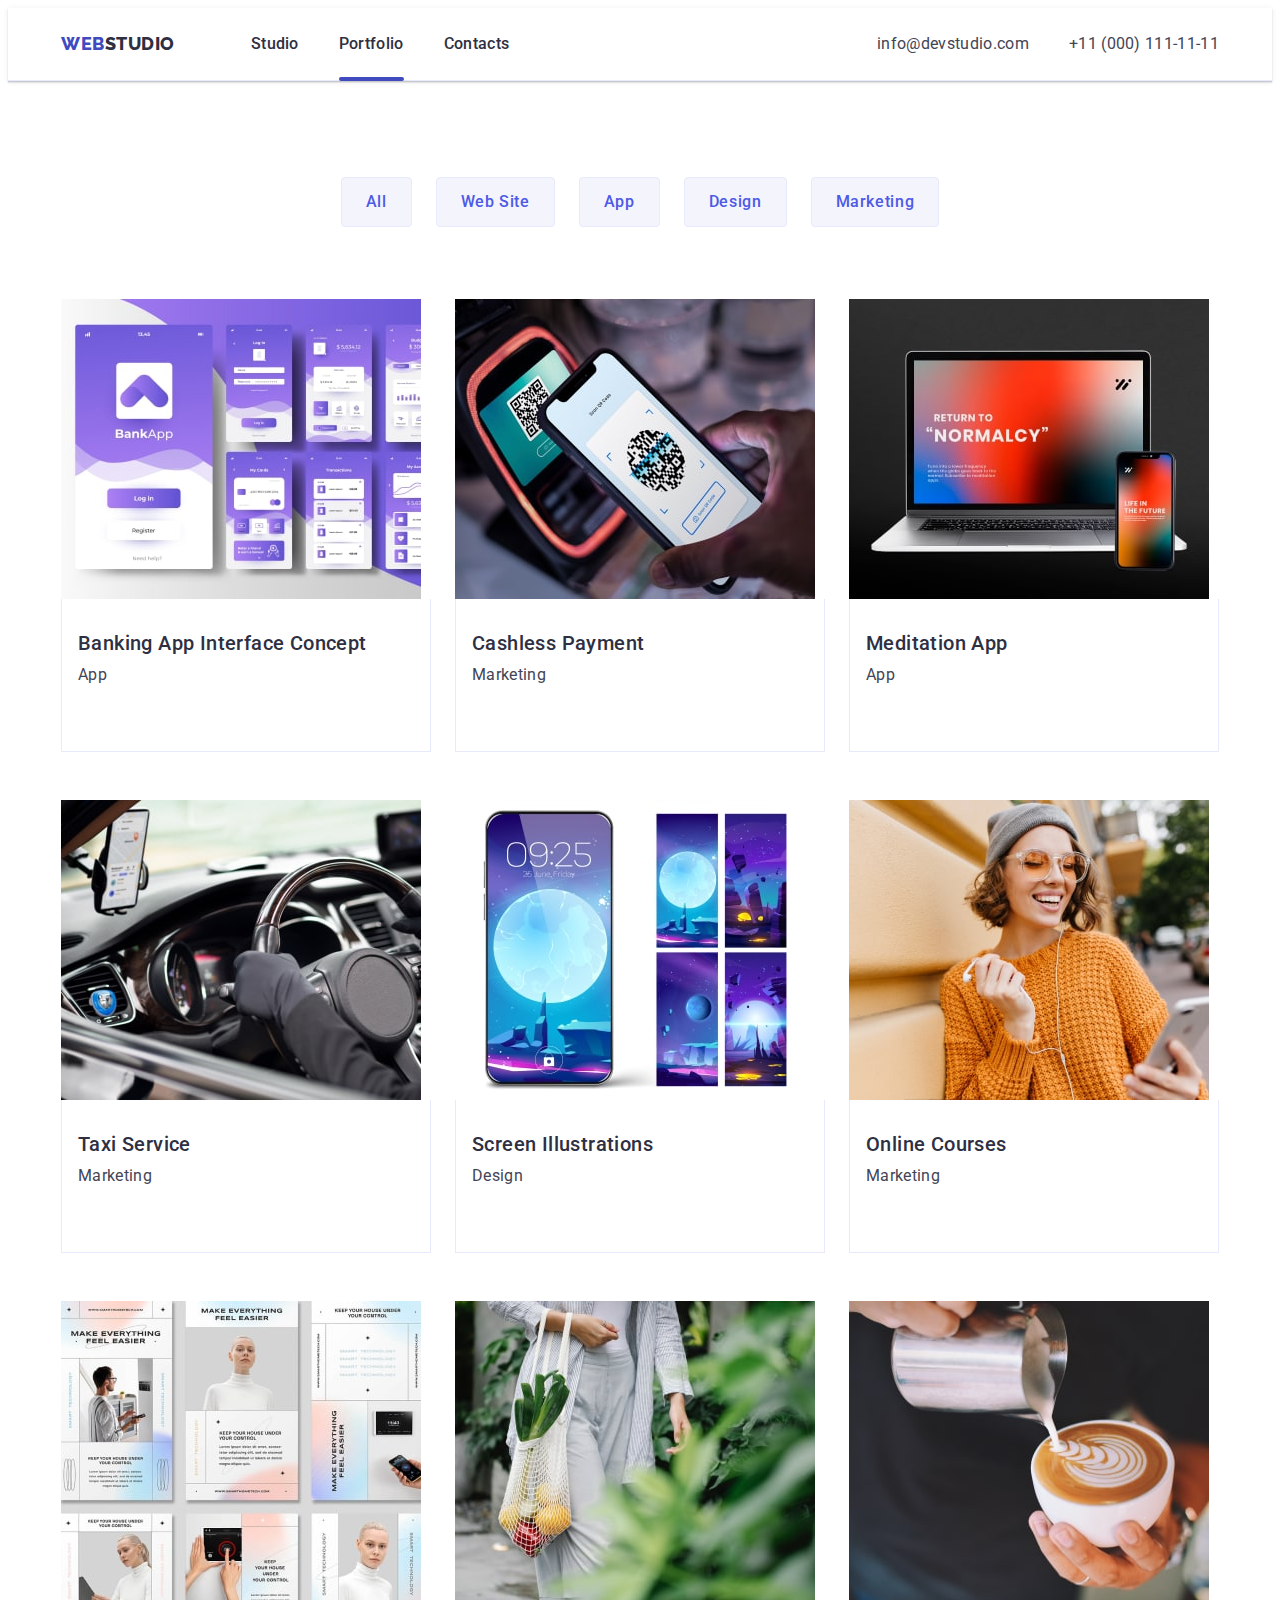
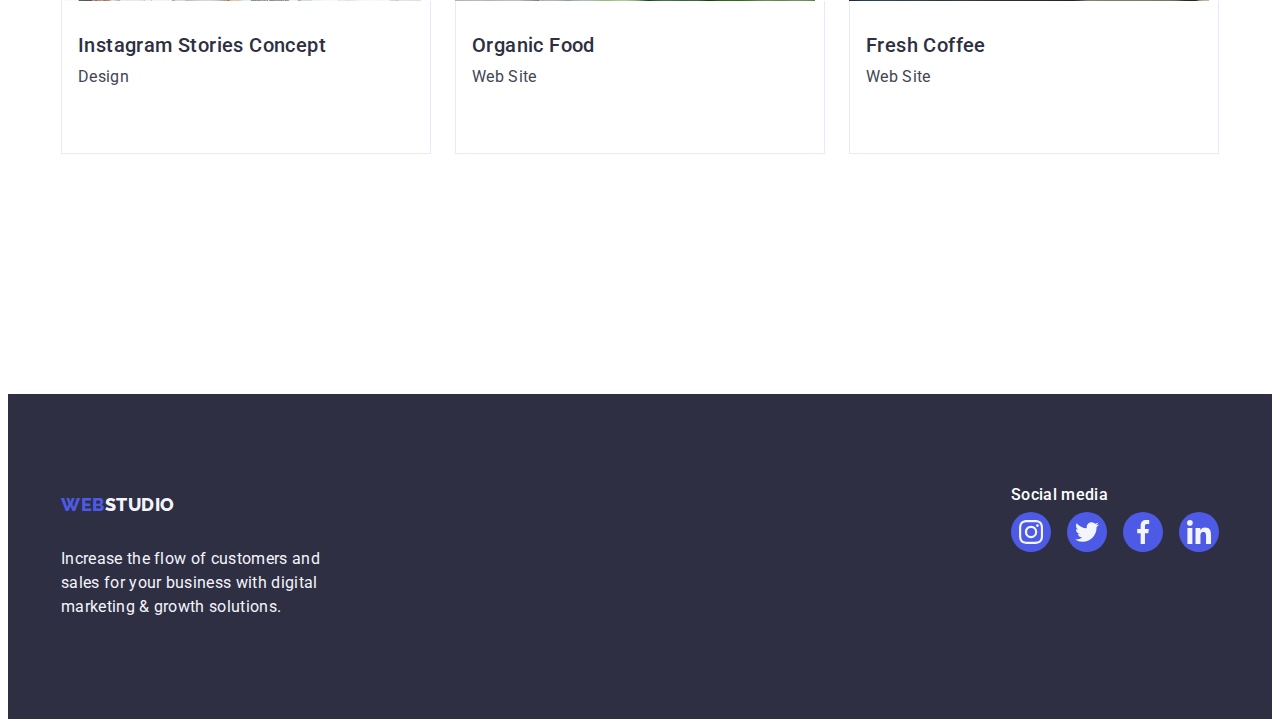
==== commit 286775b7: "re" ====
--- a/portfolio.html
+++ b/portfolio.html
@@ -196,13 +196,53 @@
     </main>
 
     <footer id="footer" class="footer">
-    <div class="container">
-    <a href="./index.html" class="footer-logo link">Web<span class="studio-footer">Studio</span></a>
-    <P class="footer-text">Increase the flow of customers and sales for your business with
-        digital marketing & growth solutions.
-    </P>
-    </div>
-</footer>
+        <div class="container">
+            <div class="footer-cont">
+                <div class="footer-top">
+                    <a href="./index.html" class="footer-logo link">Web<span class="studio-footer">Studio</span></a>
+                    <P class="footer-text">Increase the flow of customers and sales for your business with
+                        digital marketing & growth solutions.
+                    </P>
+                </div>
+                <div class="contact-icon">
+                    <p class="soc-media-text">Social media</p>
+                    <ul class="gen-soc-f">
+                        <li class="icons-soc-gen-f">
+                            <a class="icons-site-link-f" href="" aria-label="instagram" target="_blank"
+                                rel="noopener noreferrer">
+                                <svg class="soc-icon-s-f" width="24" height="24">
+                                    <use href="./images/icons.svg#icon-instagram"></use>
+                                </svg></a>
+                        </li>
+                        <li class="icons-soc-gen-f">
+                            <a class="icons-site-link-f" href="" aria-label="twitter" target="_blank"
+                                rel="noopener noreferrer">
+                                <svg class="soc-icon-s-f" width="24" height="24">
+                                    <use href="./images/icons.svg#icon-twitter"></use>
+                                </svg></a>
+                            </a>
+                        </li>
+                        <li class="icons-soc-gen-f">
+                            <a class="icons-site-link-f" href="" aria-label="facebook" target="_blank"
+                                rel="noopener noreferrer">
+                                <svg class="soc-icon-s-f" width="24" height="24">
+                                    <use href="./images/icons.svg#icon-facebook"></use>
+                                </svg></a>
+                            </a>
+                        </li>
+                        <li class="icons-soc-gen-f">
+                            <a class="icons-site-link-f" href="" aria-label="linkedin" target="_blank"
+                                rel="noopener noreferrer">
+                                <svg class="soc-icon-s-f" width="24" height="24">
+                                    <use href="./images/icons.svg#icon-linkedin"></use>
+                                </svg></a>
+                            </a>
+                        </li>
+                    </ul>
+                </div>
+            </div>
+        </div>
+    </footer>
 </body>
 
 </html>--- a/css/styles.css
+++ b/css/styles.css
@@ -31,6 +31,7 @@
 .header {
     
     border-bottom: 1px solid #e7e9fc ;
+    box-shadow: 0px 2px 1px rgba(46, 47, 66, 0.08), 0px 1px 1px rgba(46, 47, 66, 0.16), 0px 1px 6px rgba(46, 47, 66, 0.08);
 }
 
 .header-logo {
@@ -43,7 +44,8 @@
     text-transform: uppercase;
     color: var(--links);
     margin-right: 76px;
-    
+    color: #404bbf;
+    transition: color 250ms cubic-bezier(0.4, 0, 0.2, 1);
     
 }
 
@@ -57,7 +59,7 @@
     line-height: 1.17;
     letter-spacing: 0.03em;
     color: var(--title-color);
-    
+    max-width: 1440px;
    }
    
     .link {
@@ -114,6 +116,7 @@
         padding-top: 24px;
         padding-bottom: 24px;
         transition: color 250ms cubic-bezier(o.4, 0, 0.2, 1);
+
     }
         
     .current{
@@ -129,6 +132,7 @@
         background-color: #404BBF;
         position: absolute;
         border-radius: 2px;
+        bottom: -1px;
     }
     .header-menu-link:hover, .header-menu-link:focus {
       color: var(--hover-link);
@@ -228,6 +232,7 @@
         justify-content: center;
         display: block;
         min-width: 169px;
+        transition: background-color 250ms cubic-bezier(0.4, 0, 0.2, 1);;
 
     }
     .visually-hidden {
@@ -366,7 +371,25 @@
                 display: block;
                 
             }
-
+            .icons-site-link {
+                border-radius: 50%;
+                background: #4D5AE5;
+                display: flex;
+                justify-content: center;
+                align-items: center;
+                width: 40px;
+                height: 40px;
+                    
+                
+            }
+            .soc-icon-s {
+                width: 16px;
+                height: 13px;
+            }
+            
+            .icons-soc-gen {
+              
+            }
 
 /*----customers----*/
 
@@ -450,9 +473,26 @@
 gap: 24px; 
 justify-content: center;
 }
-
-    
-
+.icons-site-link-f {
+    border-radius: 50%;
+    background: #4D5AE5;
+    display: flex;
+    justify-content: center;
+    align-items: center;
+    width: 40px;
+    height: 40px;
+}
+        .soc-icon-s-f {
+            width: 24px;
+            height: 24px;
+            fill: #F4F4FD;
+                
+        }
+.gen-soc-f {
+    display: flex;
+    gap: 16px;
+
+}
 .soc-media-text {
     font-weight: 500;
     font-size: 16px;
@@ -556,7 +596,7 @@
     padding: 32px 16px;
     border: 1px solid #e7e9fc;
     border-top: none;
-    margin-bottom: 8px;
+    
     
 }
 .overlay {
@@ -644,10 +684,12 @@
     border-radius: 50%;
     background: #E7E9FC;
     border: 1px solid rgba(0, 0, 0, 0.1);
-    margin: 24px 24px;
     display: flex;
     justify-content: center;
     align-items: center;
+    position: absolute;
+    top: 24px;
+    right: 24px;
     
 }
 .btn-close {
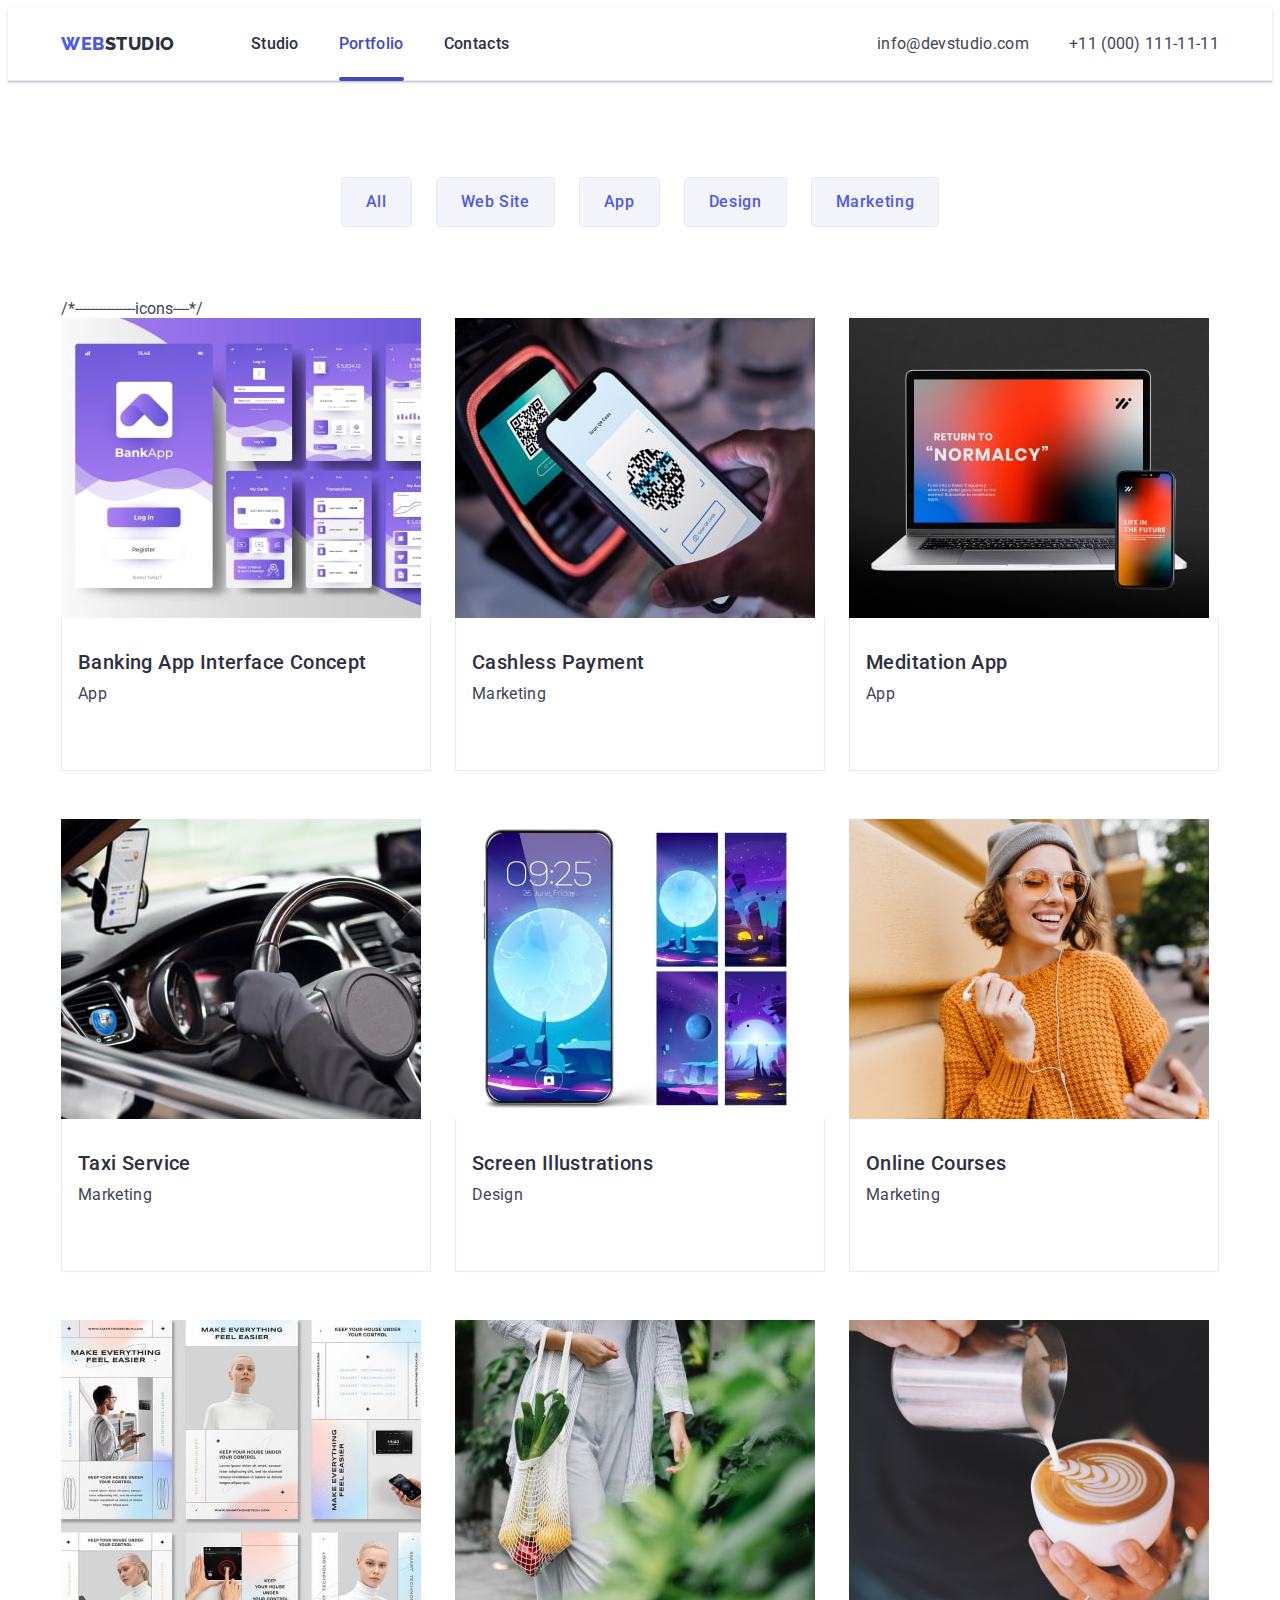
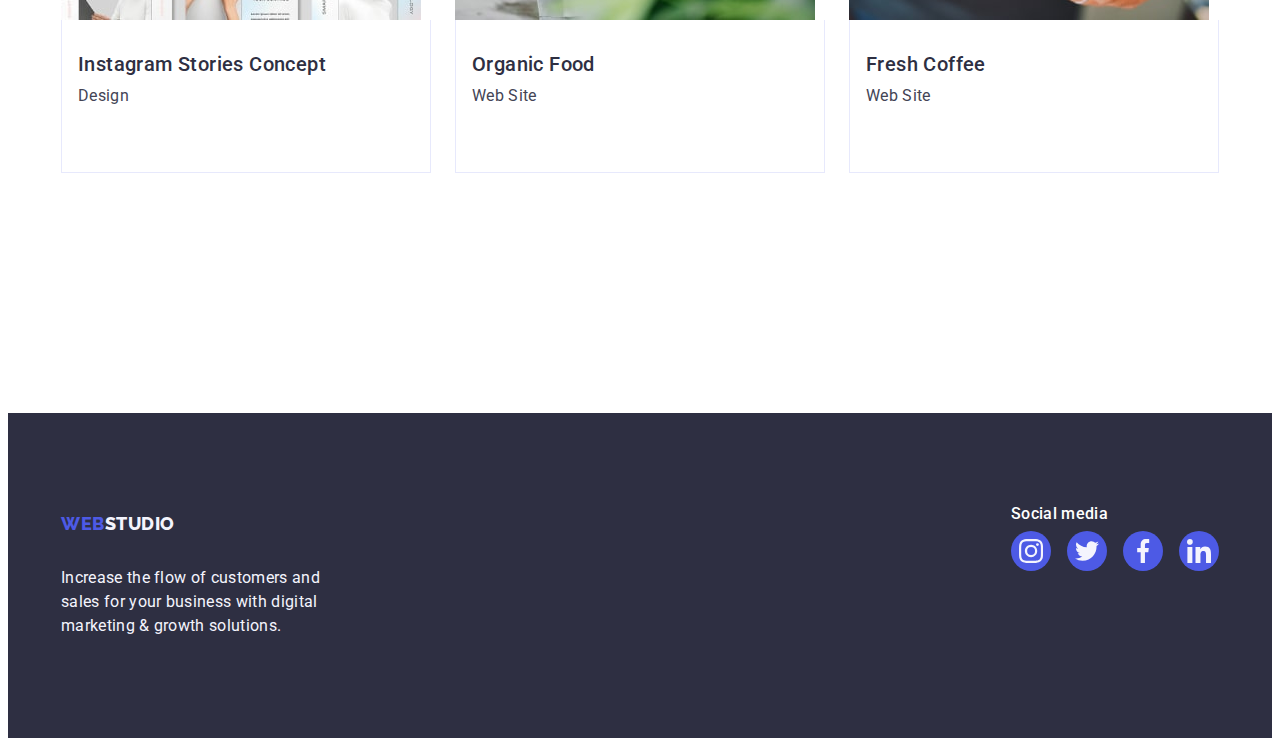
==== commit a6777ee9: "hj" ====
--- a/portfolio.html
+++ b/portfolio.html
@@ -12,7 +12,7 @@
     <title>WEB STUDIO</title>
     <link rel="stylesheet" href="https://cdnjs.cloudflare.com/ajax/libs/modern-normalize/2.0.0/modern-normalize.min.css"
         integrity="sha512-4xo8blKMVCiXpTaLzQSLSw3KFOVPWhm/TRtuPVc4WG6kUgjH6J03IBuG7JZPkcWMxJ5huwaBpOpnwYElP/m6wg=="
-        crossorigin="anonymous" referrerpolicy="no-referrer" />
+        crossorigin="anonymous" referrerpolicy="no-referrer">
     <link rel="stylesheet" href="./css/styles.css">
 </head>
 
@@ -58,7 +58,9 @@
                 <button type="button" class="portf-btn link">Marketing</button>
             </li>
         </ul>
-<!----------------icons-->
+
+
+/*---------------icons----*/
         <ul class="portfolio-img-list list">
         <li class="portfolio-img-item">
             <a class="portfolio-link link" href="" >
@@ -220,7 +222,7 @@
                                 <svg class="soc-icon-s-f" width="24" height="24">
                                     <use href="./images/icons.svg#icon-twitter"></use>
                                 </svg></a>
-                            </a>
+                            
                         </li>
                         <li class="icons-soc-gen-f">
                             <a class="icons-site-link-f" href="" aria-label="facebook" target="_blank"
@@ -228,7 +230,7 @@
                                 <svg class="soc-icon-s-f" width="24" height="24">
                                     <use href="./images/icons.svg#icon-facebook"></use>
                                 </svg></a>
-                            </a>
+                            
                         </li>
                         <li class="icons-soc-gen-f">
                             <a class="icons-site-link-f" href="" aria-label="linkedin" target="_blank"
@@ -236,7 +238,7 @@
                                 <svg class="soc-icon-s-f" width="24" height="24">
                                     <use href="./images/icons.svg#icon-linkedin"></use>
                                 </svg></a>
-                            </a>
+                            
                         </li>
                     </ul>
                 </div>
--- a/css/styles.css
+++ b/css/styles.css
@@ -44,7 +44,6 @@
     text-transform: uppercase;
     color: var(--links);
     margin-right: 76px;
-    color: #404bbf;
     transition: color 250ms cubic-bezier(0.4, 0, 0.2, 1);
     
 }
@@ -59,7 +58,7 @@
     line-height: 1.17;
     letter-spacing: 0.03em;
     color: var(--title-color);
-    max-width: 1440px;
+    
    }
    
     .link {
@@ -105,6 +104,7 @@
     }
     .header-menu-item {
     
+        transition: color 250ms cubic-bezier(0.4, 0, 0.2, 1);
     }
     .header-menu-link {
         font-weight: 500;
@@ -115,12 +115,14 @@
         display: block;
         padding-top: 24px;
         padding-bottom: 24px;
-        transition: color 250ms cubic-bezier(o.4, 0, 0.2, 1);
+        
 
     }
         
     .current{
         position: relative;
+        color: #404bbf;
+        transition: color 250ms cubic-bezier(0.4, 0, 0.2, 1);
     }
 
     .current::after {
@@ -191,6 +193,7 @@
         background-repeat: no-repeat;
         background-position: center;
         background-size: cover;
+        max-width: 1440px;
             
     }
     .hero-cont {
@@ -266,15 +269,22 @@
         padding-left: 0;
         
     }
-    
+    .benefits-icon {
+      
+    }
     .benefits-item {
         width: calc((100% - 72px) / 4);
+
     }
     .benefits-item-block {
         width: 264px;
         height: 112px;
         background: var(--light-white);
         border-radius: 4px;
+        display: flex;
+        align-items: center;
+        justify-content: center;
+        margin-bottom: 8px;
 
     }
     .benefits-subtitle {
@@ -362,13 +372,17 @@
                 
             }
             .sub-text-names {
-                padding: 32px 16px;
+                padding: 32px 0;
+                
             }
             .team-item {
                 background: var(--main-text-color);
                 width: calc((100% - 72px) / 4);
                 border-radius: 0px 0px 4px 4px;
                 display: block;
+                box-shadow: 0px 1px 6px rgba(46, 47, 66, 0.08),
+                    0px 1px 1px rgba(46, 47, 66, 0.16),
+                    0px 2px 1px rgba(46, 47, 66, 0.08);;
                 
             }
             .icons-site-link {
@@ -379,39 +393,85 @@
                 align-items: center;
                 width: 40px;
                 height: 40px;
-                    
-                
-            }
+                transition: background-color 250ms cubic-bezier(0.4, 0, 0.2, 1);
+                       
+            }
+            .icons-site-link:hover {
+                background-color: #404bbf;
+            }
+            .icons-site-link:focus {
+                background-color: #404bbf;
+             }
             .soc-icon-s {
                 width: 16px;
                 height: 13px;
             }
             
             .icons-soc-gen {
-              
+              transition: background-color 250ms cubic-bezier(0.4, 0, 0.2, 1);
             }
 
 /*----customers----*/
 
 .customers {
+    padding-top: 120px;
+    padding-bottom: 120px;
 }
 .customers-title {
     margin-bottom: 72px;
-    margin-top: 120px;
+    
 }
 .customer-list {
     display: flex;
     gap: 24px;
-    margin-bottom: 120px;
+    justify-content: center;
+    align-items: center;
+    
+  
 }
 .customer-item {
-}
-
-
+    border: 1px solid #8E8F99;
+    border-radius: 4px;
+    width: 168px;
+    height: 88px;
+    transition: border-color 250ms cubic-bezier(0.4, 0, 0.2, 1),
+        color 250ms cubic-bezier(0.4, 0, 0.2, 1);
+
+}
+
+.customer-company-image {
+margin: 16px 32px;
+fill: currentColor;
+}
 
 .soc-icon-s {
     fill: #F4F4FD;
 }
+
+.customer-company-link {
+    widows: 100%;
+    height: 100%;
+    border: 1px solid #8E8F99;
+    border-radius: 4px;
+    display: flex;
+    align-items: center;
+    justify-content: center;
+    color: #8e8f99;
+    
+}
+.customer-company-link:hover {
+    border-color: #404bbf;
+    color: #404bbf;
+}
+
+.customer-company-link:focus {
+    border-color: #404bbf;
+    color: #404bbf;
+}
+
+
+
+
 
 /*----FOOTER---*/
 .footer {
@@ -419,7 +479,11 @@
     padding-top: 100px;
     padding-bottom: 100px;
     
-
+}
+
+.footer-general-cont {
+    display: flex;
+    align-items: baseline;
 }
 .footer-logo {
     font-family: 'Raleway', sans-serif;
@@ -660,6 +724,7 @@
     transition: var(--transition);
     opacity: var(--transition);
     visibility: var(--transition);
+    transition: opacity 250ms cubic-bezier(0.4, 0, 0.2, 1), visibility 250ms cubic-bezier(0.4, 0, 0.2, 1);
 
 }
 .modal {
@@ -671,9 +736,11 @@
     top: 50%;
     left: 50%;
     transition: transform var(--transition);
-
+    box-shadow: 0px 1px 1px rgba(0, 0, 0, 0.14),
+        0px 1px 3px rgba(0, 0, 0, 0.12),
+        0px 2px 1px rgba(0, 0, 0, 0.2);
     transform: translate(-50%, -50%) scale(1);
-
+    border-radius: 4px;
 }
 .backdrop.is-hidden .modal {
     transform: translate(-50%, -50%) scale(0);
@@ -691,11 +758,33 @@
     top: 24px;
     right: 24px;
     
+    
+    
+}
+
+.modal-btn:hover {
+    fill: #ffffff;
+}
+.modal-btn:focus {
+    fill: #ffffff;
 }
 .btn-close {
     color: #2E2F42;
-    
-}
+    transition: fill 250ms cubic-bezier(0.4, 0, 0.2, 1);
+    padding: 0;
+    cursor: pointer;
+    transition: background-color 250ms cubic-bezier(0.4, 0, 0.2, 1), border 250ms cubic-bezier(0.4, 0, 0.2, 1);
+}
+.btn-close:focus {
+    background-color: #404bbf;
+    border: none;
+}
+.btn-close:hover {
+    background-color: #404bbf;
+    border: none;
+}
+
+
 .is-hidden {
     visibility: hidden;
     opacity: 0;
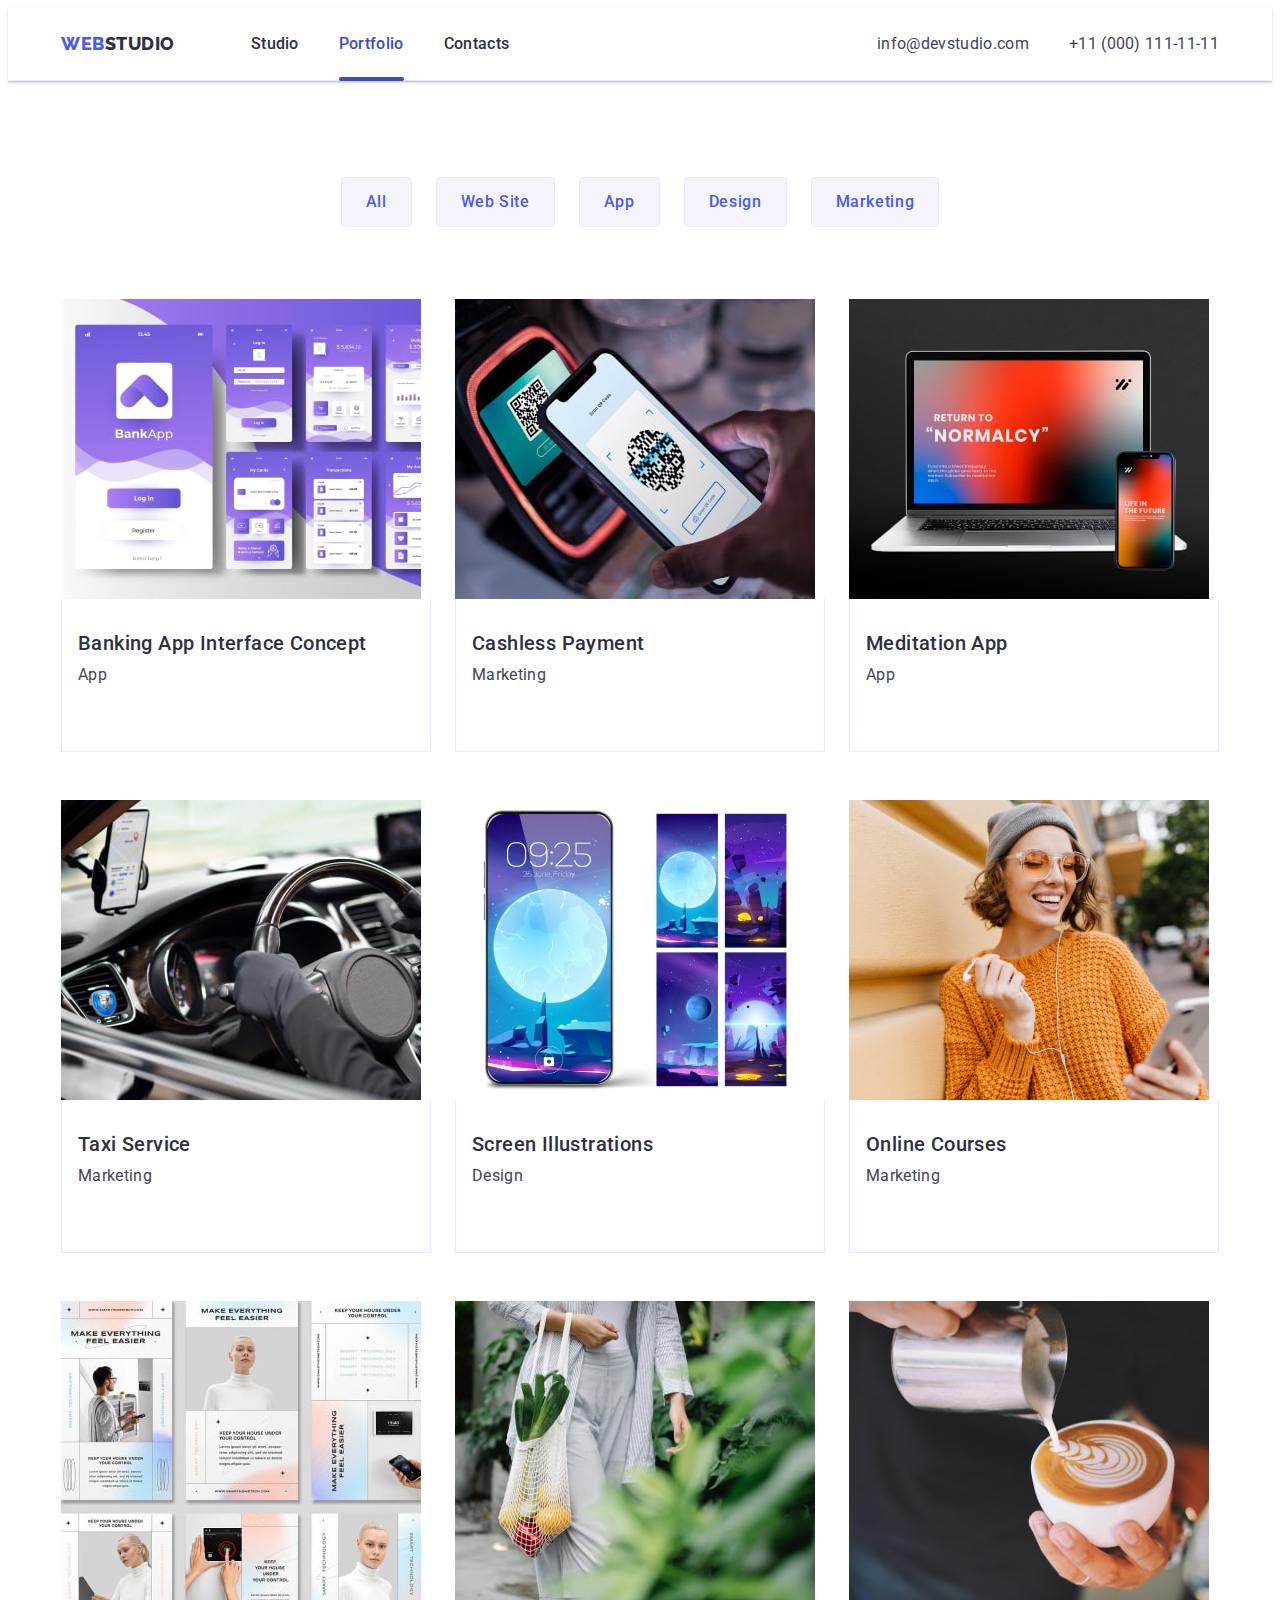
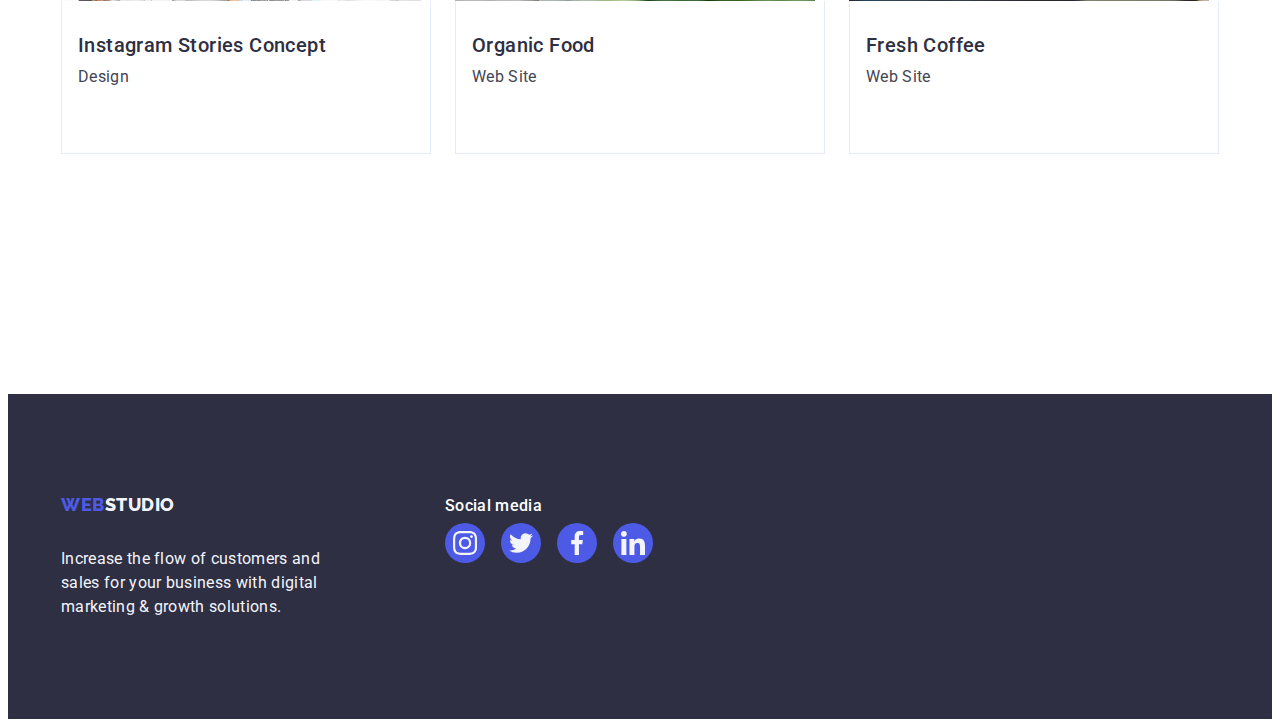
==== commit a65de1c1: "gg" ====
--- a/portfolio.html
+++ b/portfolio.html
@@ -60,7 +60,7 @@
         </ul>
 
 
-/*---------------icons----*/
+
         <ul class="portfolio-img-list list">
         <li class="portfolio-img-item">
             <a class="portfolio-link link" href="" >
--- a/css/styles.css
+++ b/css/styles.css
@@ -122,7 +122,7 @@
     .current{
         position: relative;
         color: #404bbf;
-        transition: color 250ms cubic-bezier(0.4, 0, 0.2, 1);
+        
     }
 
     .current::after {
@@ -171,6 +171,7 @@
         line-height: 1.5;
         letter-spacing: 0.02em;
         color: var(--second-text-color);
+        transition: color 250ms cubic-bezier(0.4, 0, 0.2, 1);
     
     }
     .header-social-link:hover, .header-social-link:focus {
@@ -449,7 +450,7 @@
 }
 
 .customer-company-link {
-    widows: 100%;
+    width: 100%;
     height: 100%;
     border: 1px solid #8E8F99;
     border-radius: 4px;
@@ -457,6 +458,8 @@
     align-items: center;
     justify-content: center;
     color: #8e8f99;
+    transition: border-color 250ms cubic-bezier(0.4, 0, 0.2, 1),
+    color 250ms cubic-bezier(0.4, 0, 0.2, 1);
     
 }
 .customer-company-link:hover {
@@ -481,10 +484,7 @@
     
 }
 
-.footer-general-cont {
-    display: flex;
-    align-items: baseline;
-}
+
 .footer-logo {
     font-family: 'Raleway', sans-serif;
     font-weight: 800;
@@ -525,8 +525,9 @@
 }
 .footer-cont {
     display: flex;
-    justify-content: space-between;
-}
+    align-items: baseline;
+    }
+
 .gen-soc {
     display: flex;
     gap: 16px;
@@ -570,7 +571,8 @@
 
 }
  .footer-top {
-   
+    margin-right: 120px;
+
  }
 
 /*-------portfilio-----*/
@@ -757,16 +759,21 @@
     position: absolute;
     top: 24px;
     right: 24px;
+    padding: 0;
+    cursor: pointer;
+    transition: background-color 250ms cubic-bezier(0.4, 0, 0.2, 1), border 250ms cubic-bezier(0.4, 0, 0.2, 1);
     
     
     
 }
 
 .modal-btn:hover {
-    fill: #ffffff;
+background-color: #404bbf;
+border: none;
 }
 .modal-btn:focus {
-    fill: #ffffff;
+    background-color: #404bbf;
+    border: none;
 }
 .btn-close {
     color: #2E2F42;
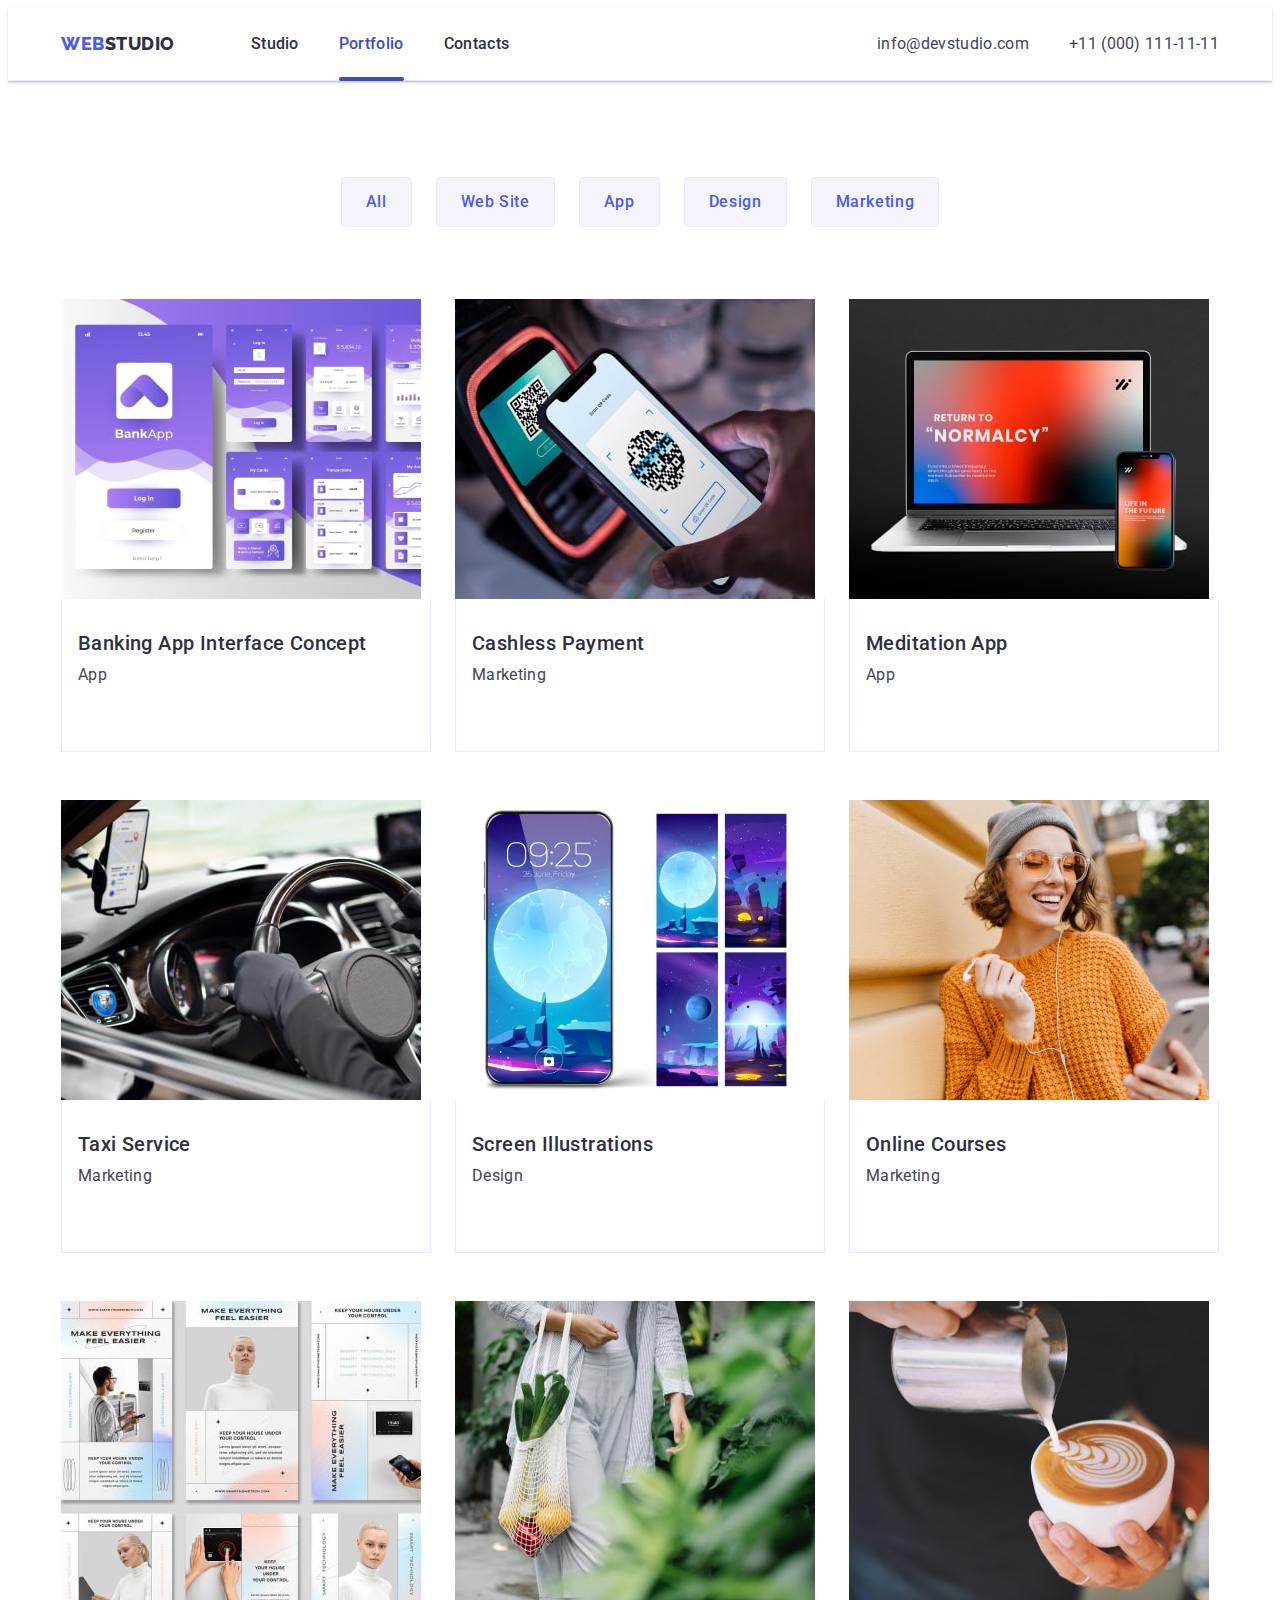
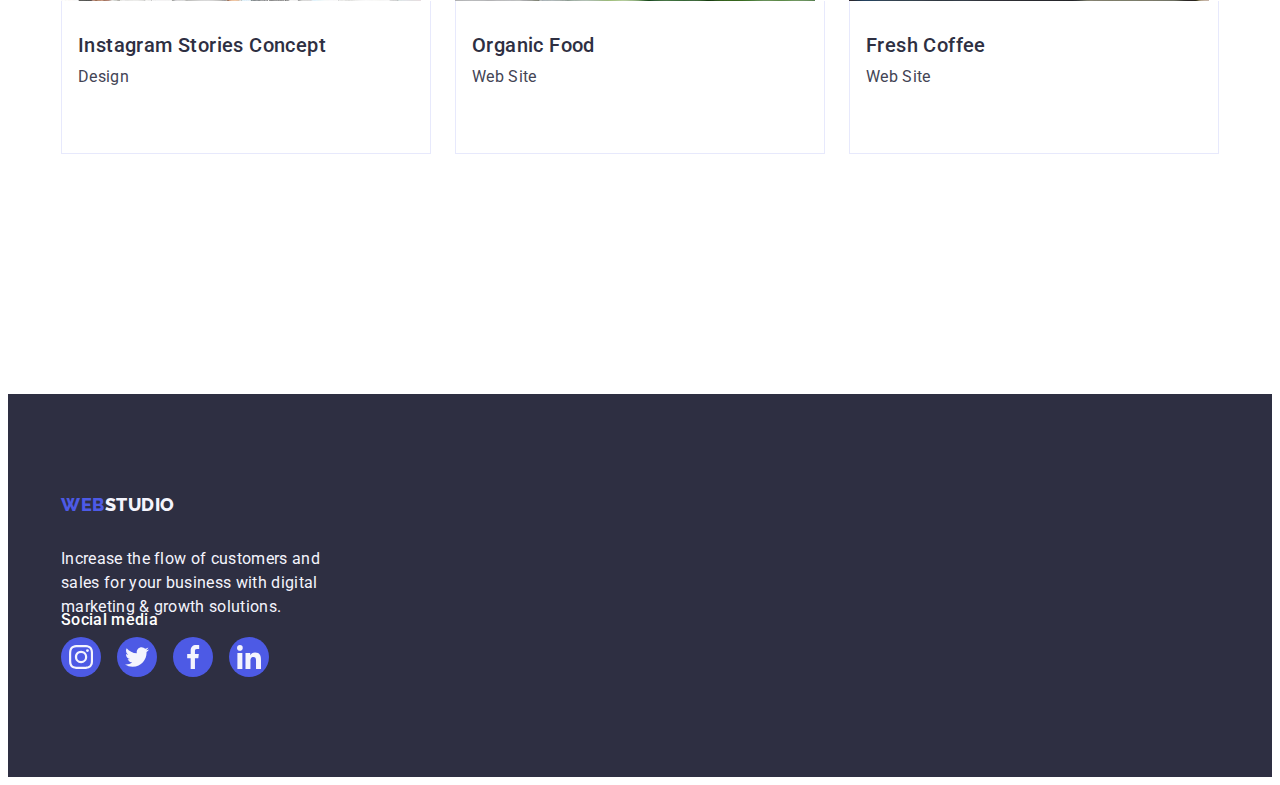
==== commit f5114ef0: "fg" ====
--- a/portfolio.html
+++ b/portfolio.html
@@ -199,7 +199,7 @@
 
     <footer id="footer" class="footer">
         <div class="container">
-            <div class="footer-cont">
+            
                 <div class="footer-top">
                     <a href="./index.html" class="footer-logo link">Web<span class="studio-footer">Studio</span></a>
                     <P class="footer-text">Increase the flow of customers and sales for your business with
@@ -242,7 +242,7 @@
                         </li>
                     </ul>
                 </div>
-            </div>
+            
         </div>
     </footer>
 </body>
--- a/css/styles.css
+++ b/css/styles.css
@@ -171,9 +171,13 @@
         line-height: 1.5;
         letter-spacing: 0.02em;
         color: var(--second-text-color);
+       
+    }
+
+    .header-social-item {
         transition: color 250ms cubic-bezier(0.4, 0, 0.2, 1);
-    
-    }
+    }
+
     .header-social-link:hover, .header-social-link:focus {
         color: var(--hover-link);
     }
@@ -436,8 +440,9 @@
     width: 168px;
     height: 88px;
     transition: border-color 250ms cubic-bezier(0.4, 0, 0.2, 1),
-        color 250ms cubic-bezier(0.4, 0, 0.2, 1);
-
+    color 250ms cubic-bezier(0.4, 0, 0.2, 1);
+    width: 100%;
+    height: 100%;
 }
 
 .customer-company-image {
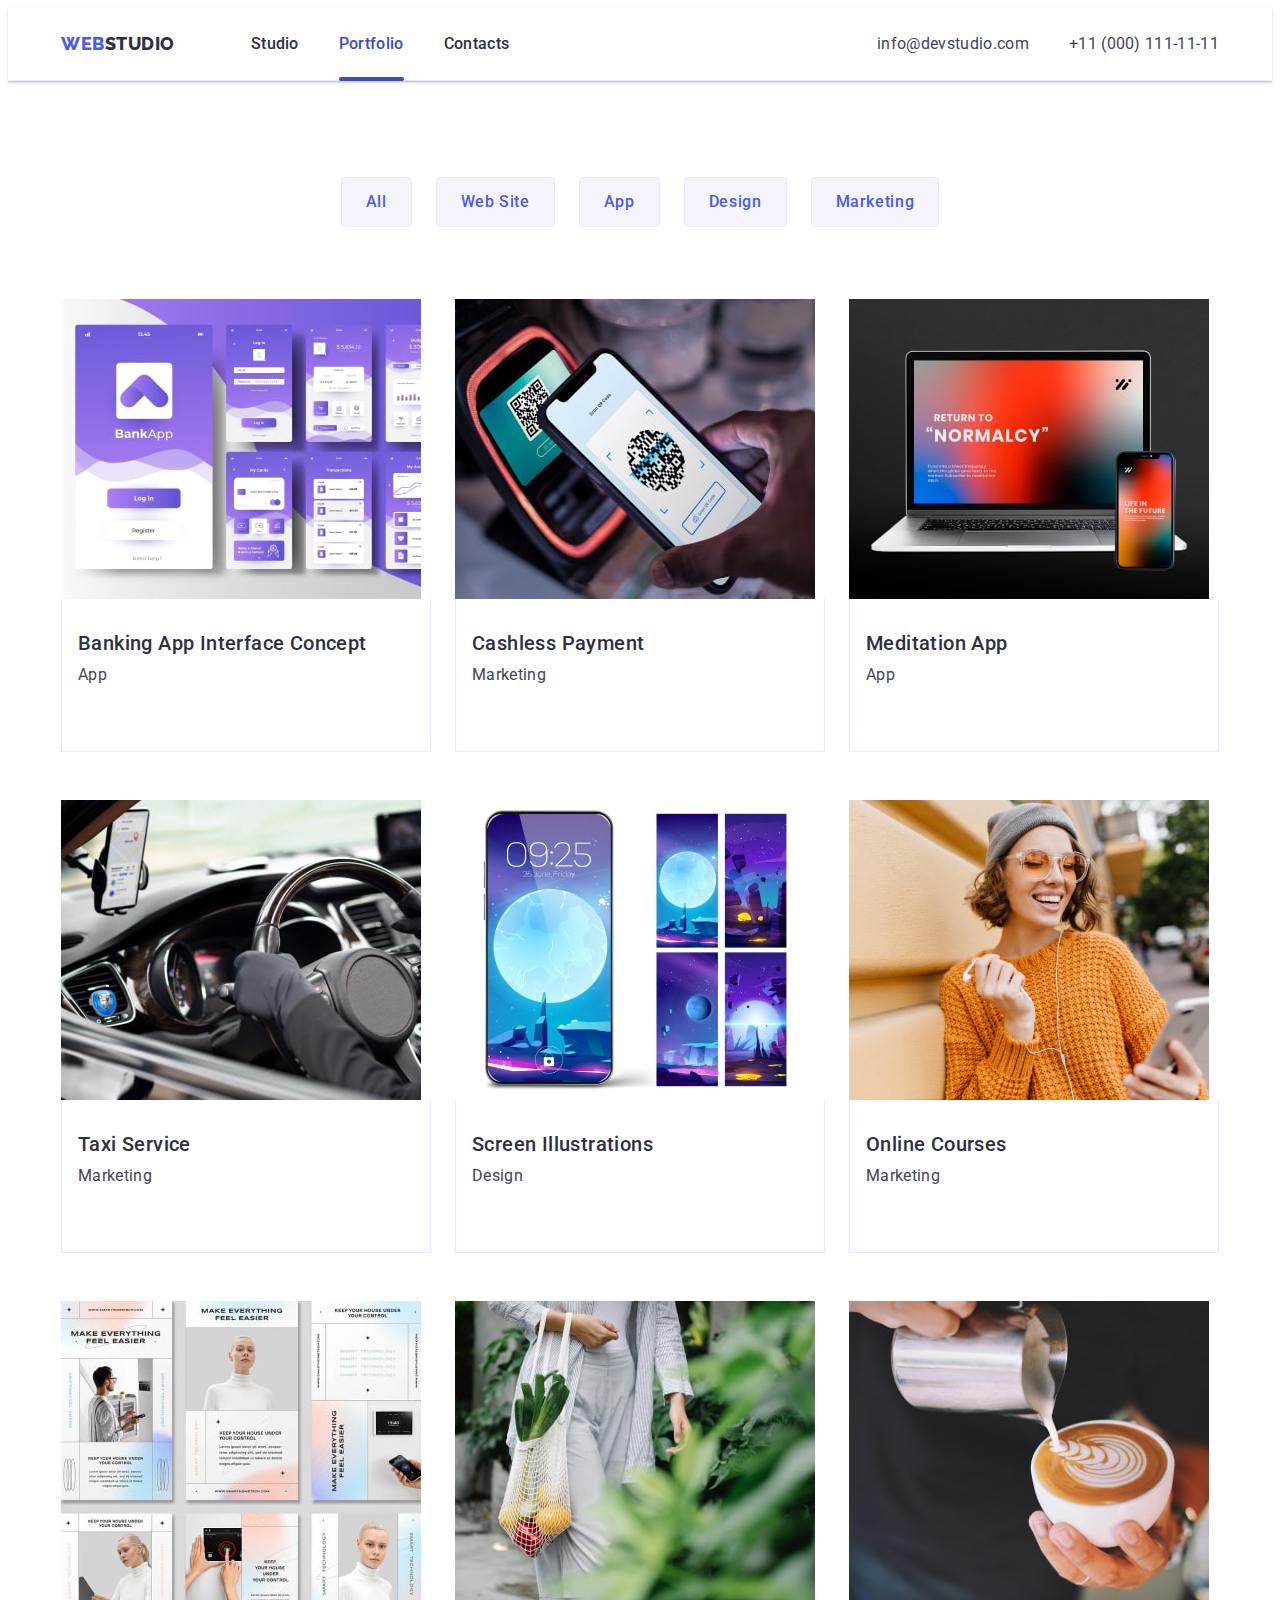
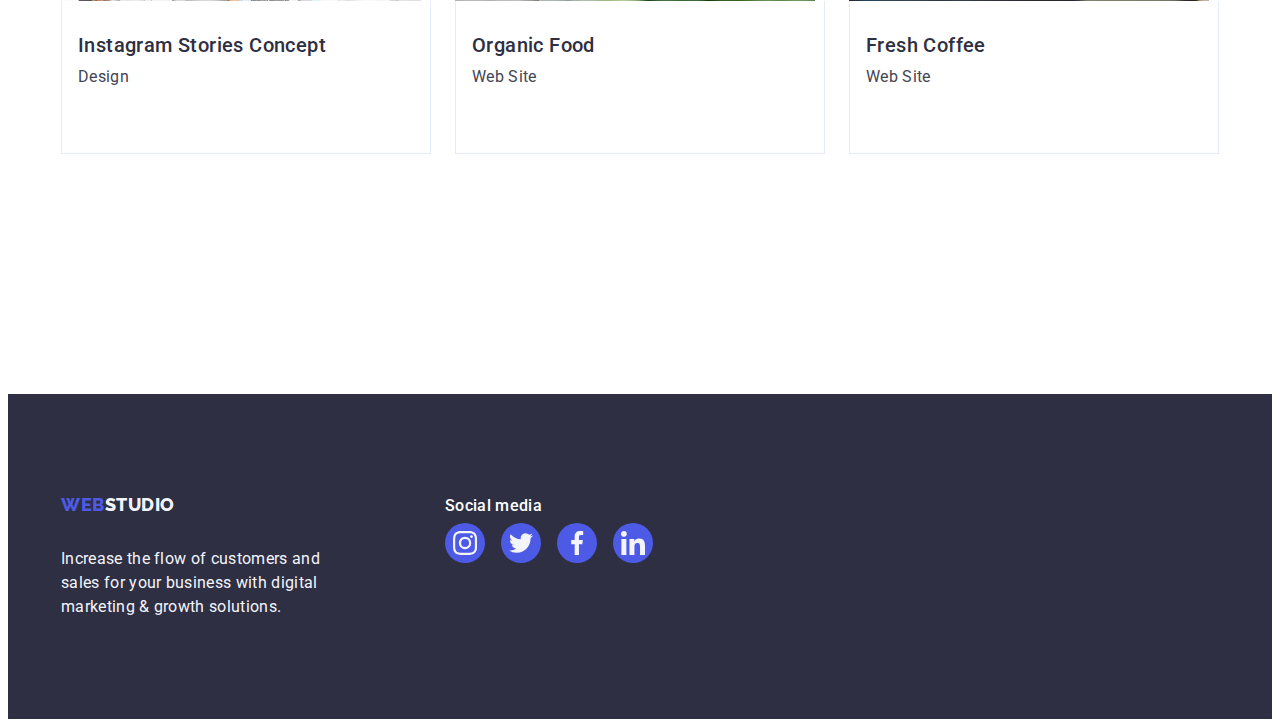
==== commit ea8bf28c: "hg" ====
--- a/portfolio.html
+++ b/portfolio.html
@@ -198,7 +198,7 @@
     </main>
 
     <footer id="footer" class="footer">
-        <div class="container">
+        <div class=" footer-cont container">
             
                 <div class="footer-top">
                     <a href="./index.html" class="footer-logo link">Web<span class="studio-footer">Studio</span></a>
--- a/css/styles.css
+++ b/css/styles.css
@@ -115,7 +115,7 @@
         display: block;
         padding-top: 24px;
         padding-bottom: 24px;
-        
+        transition: color 250ms cubic-bezier(0.4, 0, 0.2, 1);
 
     }
         
@@ -163,6 +163,7 @@
         list-style: none;
         display: flex;
         gap: 40px;
+        transition: color 250ms cubic-bezier(0.4, 0, 0.2, 1);
        
     }
     .header-social-link {
@@ -171,7 +172,7 @@
         line-height: 1.5;
         letter-spacing: 0.02em;
         color: var(--second-text-color);
-       
+        transition: color 250ms cubic-bezier(0.4, 0, 0.2, 1);
     }
 
     .header-social-item {
@@ -182,10 +183,7 @@
         color: var(--hover-link);
     }
 
-
-
-
-
+   
 
     
 /*------HERO----*/
@@ -437,12 +435,10 @@
 .customer-item {
     border: 1px solid #8E8F99;
     border-radius: 4px;
-    width: 168px;
-    height: 88px;
+  
     transition: border-color 250ms cubic-bezier(0.4, 0, 0.2, 1),
     color 250ms cubic-bezier(0.4, 0, 0.2, 1);
-    width: 100%;
-    height: 100%;
+    width: calc((100% - 120px) / 6);
 }
 
 .customer-company-image {
@@ -455,8 +451,7 @@
 }
 
 .customer-company-link {
-    width: 100%;
-    height: 100%;
+    height: 88px;
     border: 1px solid #8E8F99;
     border-radius: 4px;
     display: flex;
@@ -525,6 +520,7 @@
         width: 264px;
         margin-top: 16px;
         max-width: 264px;
+        line-height: 1.5;
         
         
 }
@@ -551,6 +547,7 @@
     align-items: center;
     width: 40px;
     height: 40px;
+    transition: background-color 250ms cubic-bezier(0.4, 0, 0.2, 1);
 }
         .soc-icon-s-f {
             width: 24px;
@@ -575,6 +572,15 @@
 .contact-icon {
 
 }
+
+.icons-site-link-f:hover {
+    background-color: #31d0aa;
+}
+
+
+.icons-site-link-f:focus {
+    background-color: #31d0aa;
+}
  .footer-top {
     margin-right: 120px;
 
@@ -612,7 +618,10 @@
     padding: 12px 24px ;
     border-radius: 4px;
     border: 1px solid #e7e9fc;
-
+    transition: color 250ms cubic-bezier(0.4, 0, 0.2, 1),
+    background-color 250ms cubic-bezier(0.4, 0, 0.2, 1),
+    border-color 250ms cubic-bezier(0.4, 0, 0.2, 1),
+    box-shadow 250ms cubic-bezier(0.4, 0, 0.2, 1);
     
 }
 
@@ -637,13 +646,13 @@
     letter-spacing: 0.02em;
     color: #F4F4FD;
     padding: 40px 32px;
-    background-color: #404BBF;
+    background-color: #4d5ae5;
     top: 0;
     left: 0;
     height: 100%;
     width: 100%;
     transform: translateY(100%);
-    transition: var(--transition);
+    transition: transform 250ms cubic-bezier(0.4, 0, 0.2, 1);
     position: absolute;
 
 }
@@ -651,9 +660,11 @@
 
 .portfolio-link:hover .block-text {
     transform: translateY(0%);
+    box-shadow: 0px 1px 6px rgba(46, 47, 66, 0.08), 0px 1px 1px rgba(46, 47, 66, 0.16), 0px 2px 1px rgba(46, 47, 66, 0.08);
 }
 .portfolio-link:focus .block-text {
     transform: translateY(0%);
+    box-shadow: 0px 1px 6px rgba(46, 47, 66, 0.08), 0px 1px 1px rgba(46, 47, 66, 0.16), 0px 2px 1px rgba(46, 47, 66, 0.08);
 }
 
 .portfolio-img-item {
@@ -712,11 +723,19 @@
 background: var(--hover-link);
 color: var(--main-text-color);
 border: 1px solid transparent;
+box-shadow: 0px 3px 1px rgba(0, 0, 0, 0.1), 0px 2px 1px rgba(0, 0, 0, 0.08), 0px 2px 2px rgba(0, 0, 0, 0.12);
 }
 .portf-btn:focus {
     color: var(--main-text-color);
     background: var(--hover-link);
     border: 1px solid transparent;
+    box-shadow: 0px 3px 1px rgba(0, 0, 0, 0.1), 0px 2px 1px rgba(0, 0, 0, 0.08), 0px 2px 2px rgba(0, 0, 0, 0.12);
+}
+
+
+.portfolio-link {
+display: block;
+transition: box-shadow 250ms cubic-bezier(0.4, 0, 0.2, 1);
 }
 
 /*----backdrop---*/
@@ -788,13 +807,12 @@
     transition: background-color 250ms cubic-bezier(0.4, 0, 0.2, 1), border 250ms cubic-bezier(0.4, 0, 0.2, 1);
 }
 .btn-close:focus {
-    background-color: #404bbf;
-    border: none;
+    fill: #ffffff;
 }
 .btn-close:hover {
-    background-color: #404bbf;
-    border: none;
-}
+    fill: #ffffff;
+    }
+
 
 
 .is-hidden {
